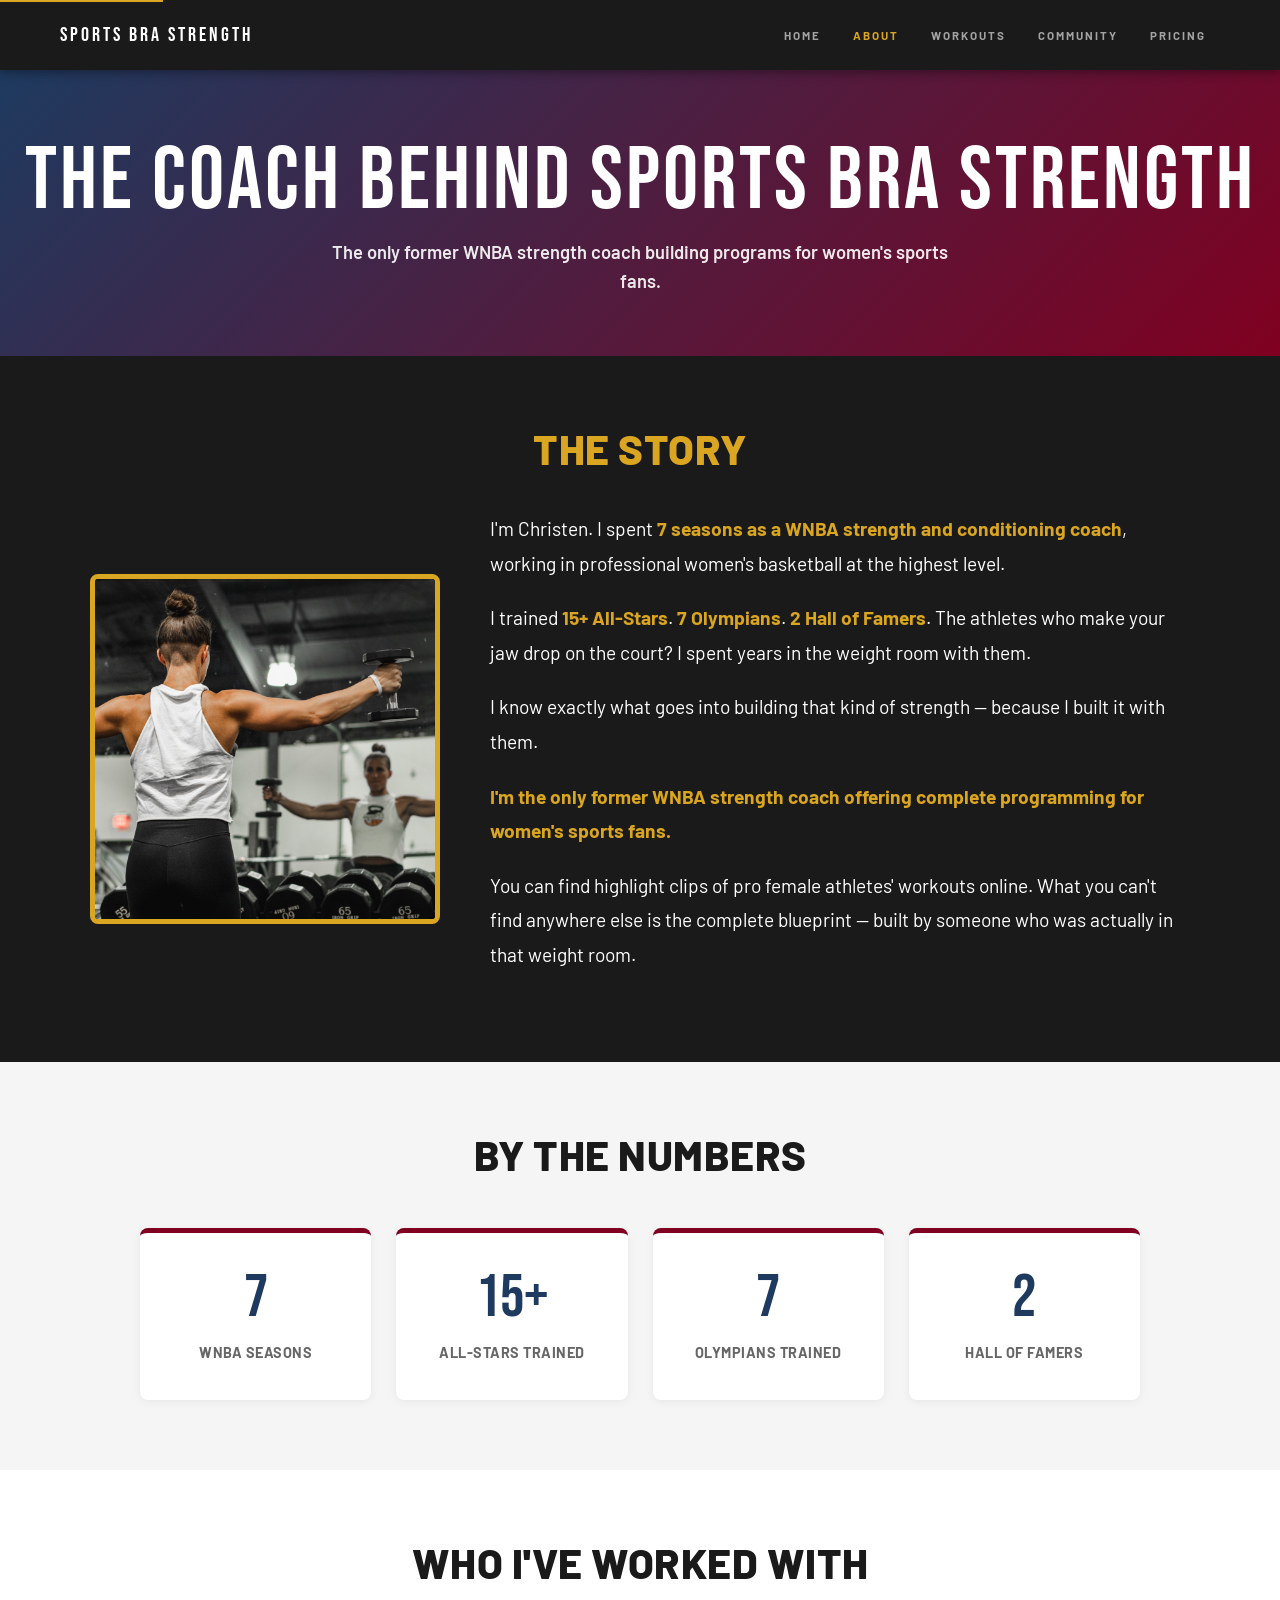
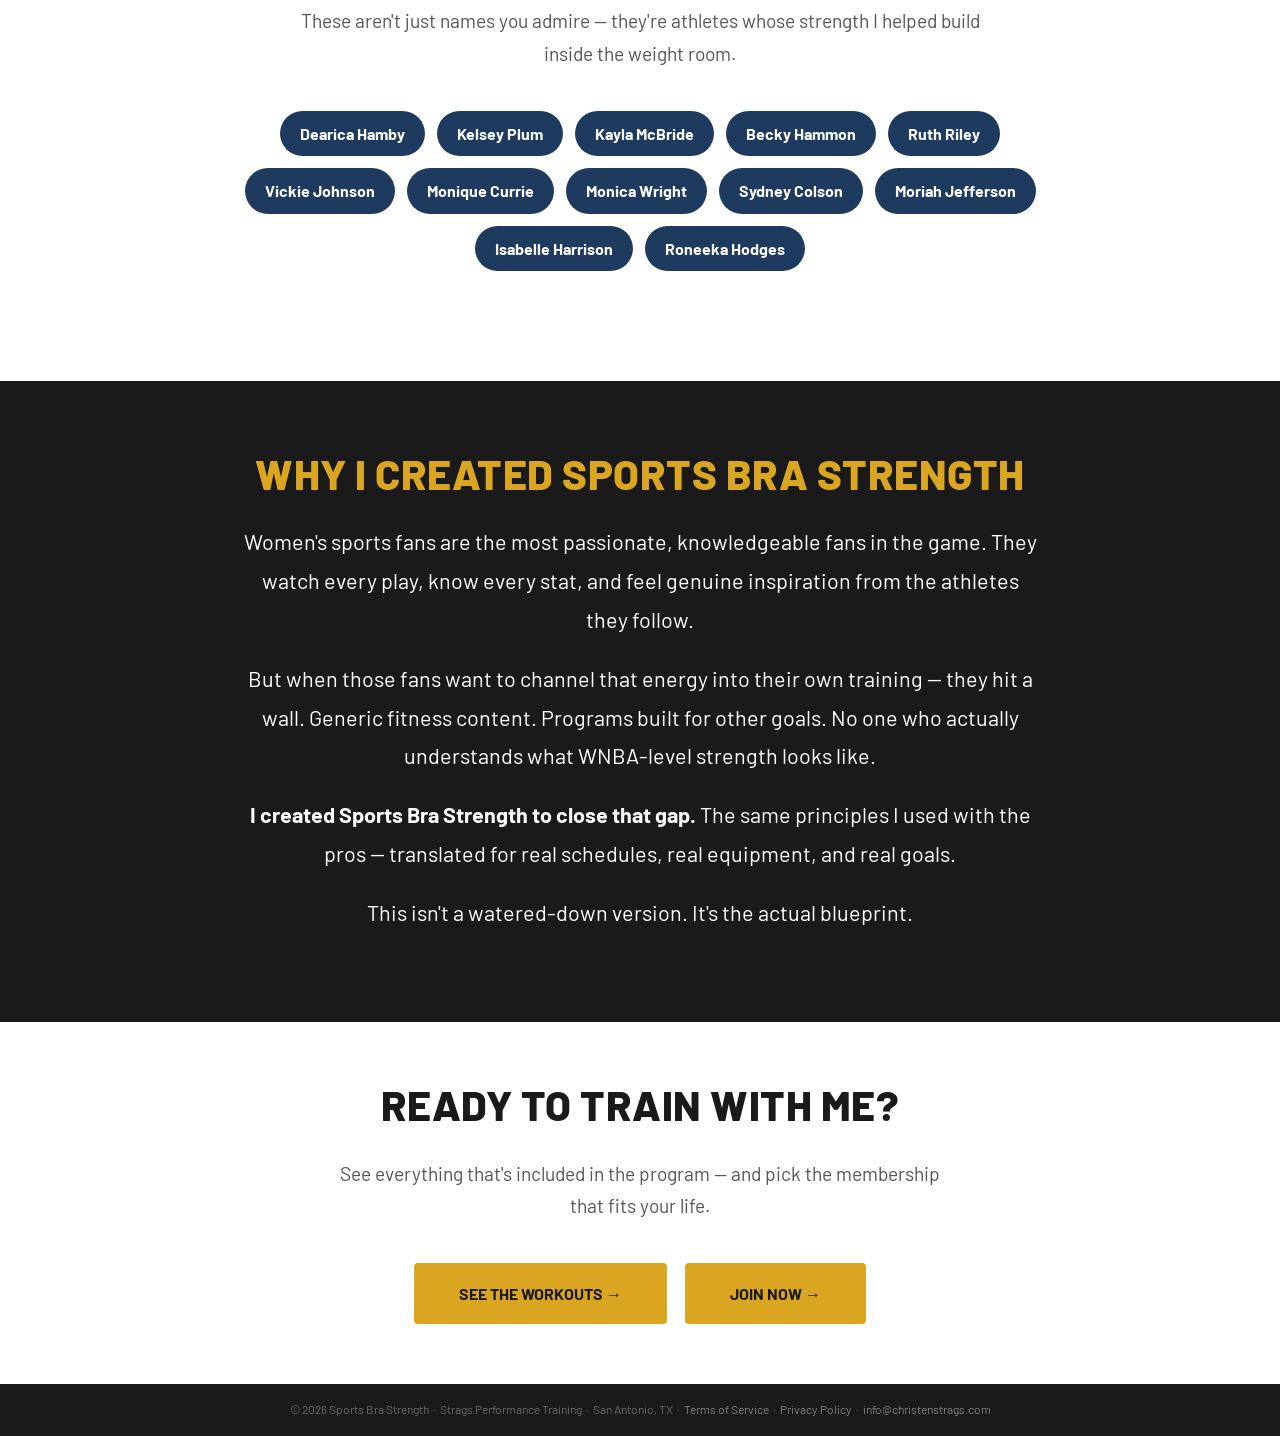
==== about.html @ 5e7be9d7 "Fix accessibility issues across site - Add aria-label to testimonials section (index.html) - Add ari" ====
<!DOCTYPE html>
<html lang="en">

<head>
<meta charset="UTF-8">
<meta name="viewport" content="width=device-width, initial-scale=1.0">

<!-- Primary Meta Tags -->
<title>About Christen Strags | Sports Bra Strength</title>
<meta name="title" content="About Christen Strags | Sports Bra Strength">
<meta name="description" content="Former WNBA strength coach Christen Strags trained 15+ All-Stars, 7 Olympians, and 2 Hall of Famers. Now she's built a strength program specifically for women's sports fans.">
<meta name="keywords" content="Christen Strags, WNBA strength coach, former WNBA coach, women's sports strength training, Sports Bra Strength founder, WNBA trainer">
<meta name="author" content="Christen Strags">

<!-- Open Graph -->
<meta property="og:type" content="website">
<meta property="og:url" content="https://www.sportsbrastrength.com/about.html">
<meta property="og:title" content="About Christen Strags | Sports Bra Strength">
<meta property="og:description" content="Former WNBA strength coach. 7 seasons. 15+ All-Stars. 7 Olympians. 2 Hall of Famers. Now building strength in women's sports fans.">
<meta property="og:image" content="https://www.sportsbrastrength.com/Sports%20Bra%20Strength%20Logo.png">
<meta property="og:image:width" content="1200">
<meta property="og:image:height" content="630">

<!-- Twitter -->
<meta name="twitter:card" content="summary_large_image">
<meta name="twitter:title" content="About Christen Strags | Sports Bra Strength">
<meta name="twitter:description" content="7 seasons as a WNBA strength coach. Now bringing that expertise to women's sports fans.">
<meta name="twitter:image" content="https://www.sportsbrastrength.com/Sports%20Bra%20Strength%20Logo.png">

<!-- Canonical -->
<link rel="canonical" href="https://www.sportsbrastrength.com/about.html">
<meta name="robots" content="index, follow">

<!-- Preconnect for performance -->
<link rel="preconnect" href="https://www.googletagmanager.com">
<link rel="preconnect" href="https://www.google-analytics.com">

<!-- Shared stylesheet -->
<link rel="stylesheet" href="style.css">

<!-- Google Analytics -->
<script async src="https://www.googletagmanager.com/gtag/js?id=G-JP5S0KCR9F"></script>
<script>
  window.dataLayer = window.dataLayer || [];
  function gtag(){dataLayer.push(arguments);}
  gtag('js', new Date());
  gtag('config', 'G-JP5S0KCR9F');
</script>

<!-- Structured Data -->
<script type="application/ld+json">
{
  "@context": "https://schema.org",
  "@type": "Person",
  "name": "Christen Strags",
  "jobTitle": "Former WNBA Strength and Conditioning Coach",
  "description": "Christen Strags spent 7 seasons as a WNBA strength and conditioning coach, training 15+ All-Stars, 7 Olympians, and 2 Hall of Famers. She founded Sports Bra Strength to bring professional-level programming to women's sports fans.",
  "url": "https://www.sportsbrastrength.com/about.html",
  "email": "info@christenstrags.com",
  "worksFor": {
    "@type": "Organization",
    "name": "Sports Bra Strength",
    "url": "https://www.sportsbrastrength.com"
  }
}
</script>
</head>

<body>

<a href="#main-content" class="skip-link">Skip to main content</a>

<!-- NAVIGATION -->
<nav class="site-nav" role="navigation" aria-label="Main navigation">
  <div class="nav-container">
    <a href="index.html" class="nav-logo-text">Sports Bra Strength</a>
    <button class="nav-toggle" aria-expanded="false" aria-controls="nav-menu" aria-label="Toggle navigation menu">
      <span></span>
      <span></span>
      <span></span>
    </button>
    <ul class="nav-links" id="nav-menu" role="list">
      <li><a href="index.html">Home</a></li>
      <li><a href="about.html" class="active" aria-current="page">About</a></li>
      <li><a href="workouts.html">Workouts</a></li>
      <li><a href="community.html">Community</a></li>
      <li><a href="pricing.html">Pricing</a></li>
    </ul>
  </div>
</nav>

<!-- PAGE HEADER -->
<header class="page-header" role="banner">
  <h1>The Coach Behind Sports Bra Strength</h1>
  <p>The only former WNBA strength coach building programs for women's sports fans.</p>
</header>

<!-- MAIN CONTENT -->
<main id="main-content">

<!-- FULL STORY / CREDIBILITY -->
<section class="credibility" aria-labelledby="story-heading">
  <h2 id="story-heading">The Story</h2>
  <div class="credibility-content">
    <div>
      <img
        src="arms.png"
        alt="Christen Strags coaching in the weight room"
        class="credibility-image"
        loading="lazy">
    </div>
    <div>
      <p class="credibility-text">I'm Christen. I spent <strong>7 seasons as a WNBA strength and conditioning coach</strong>, working in professional women's basketball at the highest level.</p>
      <p class="credibility-text">I trained <strong>15+ All-Stars</strong>. <strong>7 Olympians</strong>. <strong>2 Hall of Famers</strong>. The athletes who make your jaw drop on the court? I spent years in the weight room with them.</p>
      <p class="credibility-text">I know exactly what goes into building that kind of strength — because I built it with them.</p>
      <p class="credibility-text"><strong>I'm the only former WNBA strength coach offering complete programming for women's sports fans.</strong></p>
      <p class="credibility-text">You can find highlight clips of pro female athletes' workouts online. What you can't find anywhere else is the complete blueprint — built by someone who was actually in that weight room.</p>
    </div>
  </div>
</section>

<!-- CAREER HIGHLIGHTS -->
<section class="career-highlights" aria-labelledby="highlights-heading">
  <h2 id="highlights-heading">By The Numbers</h2>
  <div class="highlights-grid">
    <div class="highlight-stat">
      <span class="stat-number">7</span>
      <span class="stat-label">WNBA Seasons</span>
    </div>
    <div class="highlight-stat">
      <span class="stat-number">15+</span>
      <span class="stat-label">All-Stars Trained</span>
    </div>
    <div class="highlight-stat">
      <span class="stat-number">7</span>
      <span class="stat-label">Olympians Trained</span>
    </div>
    <div class="highlight-stat">
      <span class="stat-number">2</span>
      <span class="stat-label">Hall of Famers</span>
    </div>
  </div>
</section>

<!-- ATHLETES NAMED -->
<section class="athletes-section" aria-labelledby="athletes-heading">
  <h2 id="athletes-heading">Who I've Worked With</h2>
  <p class="lead">These aren't just names you admire — they're athletes whose strength I helped build inside the weight room.</p>
  <div class="athletes-list" role="list">
    <span class="athlete-tag" role="listitem">Dearica Hamby</span>
    <span class="athlete-tag" role="listitem">Kelsey Plum</span>
    <span class="athlete-tag" role="listitem">Kayla McBride</span>
    <span class="athlete-tag" role="listitem">Becky Hammon</span>
    <span class="athlete-tag" role="listitem">Ruth Riley</span>
    <span class="athlete-tag" role="listitem">Vickie Johnson</span>
    <span class="athlete-tag" role="listitem">Monique Currie</span>
    <span class="athlete-tag" role="listitem">Monica Wright</span>
    <span class="athlete-tag" role="listitem">Sydney Colson</span>
    <span class="athlete-tag" role="listitem">Moriah Jefferson</span>
    <span class="athlete-tag" role="listitem">Isabelle Harrison</span>
    <span class="athlete-tag" role="listitem">Roneeka Hodges</span>
  </div>
</section>

<!-- WHY SHE BUILT THIS -->
<section class="mission-section" aria-labelledby="mission-heading">
  <h2 id="mission-heading">Why I Created Sports Bra Strength</h2>
  <p class="mission-text">Women's sports fans are the most passionate, knowledgeable fans in the game. They watch every play, know every stat, and feel genuine inspiration from the athletes they follow.</p>
  <p class="mission-text">But when those fans want to channel that energy into their own training — they hit a wall. Generic fitness content. Programs built for other goals. No one who actually understands what WNBA-level strength looks like.</p>
  <p class="mission-text"><strong>I created Sports Bra Strength to close that gap.</strong> The same principles I used with the pros — translated for real schedules, real equipment, and real goals.</p>
  <p class="mission-text">This isn't a watered-down version. It's the actual blueprint.</p>
</section>

<!-- CTA -->
<section style="background:#fff; padding:60px 20px; text-align:center;" aria-label="Ready to train">
  <h2 style="color:#1a1a1a;">Ready to Train With Me?</h2>
  <p style="font-size:1.2rem; max-width:600px; margin:0 auto 30px; color:#555; line-height:1.7;">
    See everything that's included in the program — and pick the membership that fits your life.
  </p>
  <a href="workouts.html" class="cta-button" style="margin-right:15px;" aria-label="See the workouts">See the Workouts →</a>
  <a href="pricing.html" class="cta-button" aria-label="View pricing and join Sports Bra Strength">Join Now →</a>
</section>

</main>

<script>
document.addEventListener('DOMContentLoaded', function() {
  const toggle = document.querySelector('.nav-toggle');
  const menu = document.getElementById('nav-menu');
  if (toggle && menu) {
    toggle.addEventListener('click', function() {
      const expanded = toggle.getAttribute('aria-expanded') === 'true';
      toggle.setAttribute('aria-expanded', String(!expanded));
      menu.classList.toggle('open');
    });
  }
});
</script>

<div style="background:#1a1a1a;text-align:center;padding:16px 48px;font-size:12px;color:rgba(255,255,255,0.35);">
  <p>© 2026 Sports Bra Strength &nbsp;·&nbsp; Strags Performance Training &nbsp;·&nbsp; San Antonio, TX &nbsp;·&nbsp; <a href="terms.html" style="color:rgba(255,255,255,0.45);text-decoration:none;">Terms of Service</a> &nbsp;·&nbsp; <a href="privacy.html" style="color:rgba(255,255,255,0.45);text-decoration:none;">Privacy Policy</a> &nbsp;·&nbsp; <a href="mailto:info@christenstrags.com" style="color:rgba(255,255,255,0.45);text-decoration:none;">info@christenstrags.com</a></p>
</div>

</body>
</html>
---- style.css ----
/* =============================================
   SPORTS BRA STRENGTH — Shared Stylesheet
   ============================================= */

@import url('https://fonts.googleapis.com/css2?family=Bebas+Neue&family=Barlow:ital,wght@0,400;0,600;0,700;0,800;0,900;1,400;1,700&display=swap');

/* Base Reset */
* { margin: 0; padding: 0; box-sizing: border-box; }
body {
  font-family: 'Barlow', sans-serif;
  line-height: 1.6;
  color: #1a1a1a;
  background: #fff;
}
a { text-decoration: none; }

/* Skip Link */
.skip-link {
  position: absolute;
  top: -40px;
  left: 0;
  background: #DAA520;
  color: #1a1a1a;
  padding: 8px;
  font-weight: 700;
  z-index: 200;
}
.skip-link:focus { top: 0; }

/* Focus Styles */
a:focus-visible, button:focus-visible, .faq-question:focus-visible, .buy-button:focus-visible {
  outline: 3px solid #DAA520;
  outline-offset: 3px;
  box-shadow: 0 0 0 6px rgba(0, 0, 0, 0.25);
}
/* Fallback for browsers that don't support :focus-visible */
a:focus, button:focus, .faq-question:focus, .buy-button:focus {
  outline: 3px solid #DAA520;
  outline-offset: 3px;
}

/* Screen reader only */
.sr-only {
  position: absolute;
  width: 1px;
  height: 1px;
  padding: 0;
  margin: -1px;
  overflow: hidden;
  clip: rect(0,0,0,0);
  white-space: nowrap;
  border-width: 0;
}

/* =============================================
   NAVIGATION
   ============================================= */
.site-nav {
  background: #1a1a1a;
  position: sticky;
  top: 0;
  z-index: 100;
  box-shadow: 0 2px 10px rgba(0,0,0,0.4);
}
.nav-container {
  display: flex;
  align-items: center;
  justify-content: space-between;
  max-width: 1200px;
  margin: 0 auto;
  padding: 0 20px;
  height: 70px;
}
.nav-logo-text {
  font-family: 'Bebas Neue', sans-serif;
  font-size: 20px;
  color: #fff;
  letter-spacing: 3px;
  text-decoration: none;
  flex-shrink: 0;
}
.nav-logo-text:hover { color: #DAA520; }
.nav-logo {
  display: flex;
  align-items: center;
  flex-shrink: 0;
}
.nav-logo-img {
  height: 50px;
  width: auto;
}
.nav-links {
  display: flex;
  list-style: none;
  gap: 4px;
  align-items: center;
}
.nav-links li a {
  color: rgba(255,255,255,0.6);
  font-weight: 700;
  padding: 8px 14px;
  border-radius: 4px;
  transition: color 0.2s;
  font-size: 0.72rem;
  letter-spacing: 2px;
  text-transform: uppercase;
  display: block;
}
.nav-links li a:hover,
.nav-links li a.active {
  color: #DAA520;
}
.nav-links li a.nav-cta {
  background: #DAA520;
  color: #1a1a1a;
  font-weight: 700;
  padding: 10px 20px;
}
.nav-links li a.nav-cta:hover {
  background: #800020;
  color: #fff;
}

/* Always-visible Join Now button in nav */
.nav-join-btn {
  background: #DAA520;
  color: #1a1a1a;
  font-weight: 700;
  font-size: 0.85rem;
  padding: 8px 16px;
  border-radius: 4px;
  white-space: nowrap;
  flex-shrink: 0;
  transition: all 0.2s;
}
.nav-join-btn:hover {
  background: #fff;
  color: #1e3a5f;
}

/* Hamburger toggle */
.nav-toggle {
  display: none;
  flex-direction: column;
  justify-content: center;
  gap: 5px;
  background: none;
  border: none;
  cursor: pointer;
  padding: 8px;
}
.nav-toggle span {
  display: block;
  width: 24px;
  height: 2px;
  background: #fff;
  border-radius: 2px;
  transition: all 0.3s;
}

/* =============================================
   VIDEO CONTAINER
   ============================================= */
.hero-image {
  display: block;
  max-width: 700px;
  width: 100%;
  height: auto;
  margin: 0 auto 40px;
  border-radius: 8px;
  object-fit: cover;
}

.hero-stats {
  display: flex;
  justify-content: center;
  align-items: center;
  gap: 16px;
  font-size: 1.15rem;
  font-weight: 700;
  color: #DAA520;
  text-transform: uppercase;
  letter-spacing: 0.5px;
  margin-bottom: 30px;
}
.hero-stats-divider {
  color: rgba(255,255,255,0.4);
  font-weight: 300;
}

/* =============================================
   HERO (Home page)
   ============================================= */
.hero {
  background: linear-gradient(135deg, #1e3a5f 0%, #800020 100%);
  color: white;
  text-align: center;
  padding: 80px 20px 60px;
}
.hero-title {
  font-family: 'Bebas Neue', sans-serif;
  font-size: clamp(2.6rem, 6vw, 5rem);
  font-weight: 400;
  margin-bottom: 20px;
  line-height: 0.95;
  letter-spacing: 3px;
}
.hero-subtitle {
  font-size: 1.25rem;
  margin-bottom: 30px;
  line-height: 1.6;
  font-weight: 600;
  max-width: 800px;
  margin-left: auto;
  margin-right: auto;
}
.cta-button {
  display: inline-block;
  background: #DAA520;
  color: #1a1a1a;
  padding: 18px 45px;
  font-weight: 700;
  border-radius: 4px;
  text-transform: uppercase;
  transition: all 0.3s;
  font-size: 1rem;
  margin-top: 10px;
}
.cta-button:hover {
  background: #fff;
  color: #1e3a5f;
  transform: scale(1.05);
}
.hero-trust {
  font-size: 0.95rem;
  color: rgba(255,255,255,0.75);
  margin-top: 14px;
  letter-spacing: 0.3px;
}
.hero-members {
  font-size: 1rem;
  color: #DAA520;
  font-weight: 700;
  letter-spacing: 0.5px;
  text-transform: uppercase;
  margin-bottom: 30px;
}

/* =============================================
   PROOF SECTION
   ============================================= */
.proof-section {
  background: #1a1a1a;
  color: white;
  padding: 70px 20px;
  text-align: center;
}
.proof-section h2 { color: #DAA520; margin-bottom: 20px; }
.proof-lead {
  font-size: 1.1rem;
  color: #aaa;
  margin-bottom: 20px;
  text-transform: uppercase;
  letter-spacing: 1px;
}
.proof-quote {
  font-size: 1.3rem;
  font-style: italic;
  line-height: 1.8;
  color: #ddd;
  max-width: 820px;
  margin: 0 auto 30px;
  border-left: 4px solid #DAA520;
  padding-left: 25px;
  text-align: left;
}
.proof-section--light {
  background: #fff;
  color: #1a1a1a;
}
.proof-section--light h2 { color: #1a1a1a; }
.proof-section--light .proof-lead { color: #555; }
.proof-section--light .stat-card { background: #f5f5f5; }
.proof-section--light .stat-card .stat-lift { color: #666; }
.proof-quote--dark {
  color: #333;
  border-left-color: #800020;
}
.guarantee-callout {
  margin-top: 10px;
}
.guarantee-callout .text-link {
  color: #DAA520;
}

/* =============================================
   TEST / RETEST SECTION
   ============================================= */
.test-retest-section {
  background: #1a1a1a;
  padding: 70px 20px;
  color: white;
}
.test-retest-section h2 { color: #DAA520; margin-bottom: 30px; }
.test-retest-section .methodology-text { color: #ddd; }
.test-retest-content {
  max-width: 900px;
  margin: 0 auto;
}
.methodology-text {
  font-size: 1.25rem;
  line-height: 1.8;
  color: #333;
  max-width: 800px;
  margin: 0 auto 20px;
  text-align: center;
}
.methodology-steps {
  display: grid;
  grid-template-columns: repeat(auto-fit, minmax(240px, 1fr));
  gap: 30px;
  margin-top: 50px;
}
.methodology-step {
  display: flex;
  gap: 20px;
  align-items: flex-start;
  background: white;
  padding: 25px;
  border-radius: 8px;
  box-shadow: 0 2px 10px rgba(0,0,0,0.06);
}
.step-number {
  font-size: 2.5rem;
  font-weight: 900;
  color: #800020;
  line-height: 1;
  flex-shrink: 0;
}
.methodology-step strong {
  display: block;
  font-size: 1.1rem;
  color: #1a1a1a;
  margin-bottom: 8px;
}
.methodology-step p {
  font-size: 1rem;
  color: #555;
  line-height: 1.6;
  margin: 0;
}

/* =============================================
   GUARANTEE SECTION
   ============================================= */
.guarantee-section {
  background: #1a1a1a;
  color: white;
  padding: 70px 20px;
  text-align: center;
}
.guarantee-section h2 { color: white; margin-bottom: 30px; }
.guarantee-box {
  background: rgba(255,255,255,0.12);
  border: 2px solid rgba(255,255,255,0.3);
  border-radius: 8px;
  padding: 40px;
  max-width: 700px;
  margin: 0 auto;
}
.guarantee-box p {
  font-size: 1.35rem;
  line-height: 1.8;
  margin-bottom: 15px;
}
.guarantee-box p:last-child { margin-bottom: 0; }

/* =============================================
   APP SCREENSHOTS
   ============================================= */
.app-screenshots-section {
  background: #800020;
  padding: 70px 20px;
  color: white;
}
.app-screenshots-section h2 { color: white; margin-bottom: 15px; }
.app-screenshots-section .subtitle {
  text-align: center;
  color: #ccc;
  font-size: 1.1rem;
  max-width: 600px;
  margin: 0 auto 40px;
}
.screenshots-grid {
  display: grid;
  grid-template-columns: repeat(auto-fit, minmax(260px, 1fr));
  gap: 20px;
  max-width: 1200px;
  margin: 0 auto;
}
.screenshot-card {
  background: #2a2a2a;
  border-radius: 8px;
  overflow: hidden;
  margin: 0;
}
.screenshot-card img {
  width: 100%;
  height: auto;
  display: block;
}

/* =============================================
   EMAIL CAPTURE
   ============================================= */
.email-capture-section {
  background: #f5f5f5;
  padding: 70px 20px;
  text-align: center;
}
.email-capture-section h2 { color: #1a1a1a; margin-bottom: 15px; }
.email-capture-section p {
  font-size: 1.15rem;
  color: #555;
  max-width: 500px;
  margin: 0 auto 30px;
  line-height: 1.7;
}
.email-capture-form {
  display: flex;
  gap: 10px;
  max-width: 500px;
  margin: 0 auto;
  flex-wrap: wrap;
  justify-content: center;
}
.email-capture-form input[type="email"] {
  flex: 1;
  min-width: 240px;
  padding: 14px 18px;
  font-size: 1rem;
  border: 2px solid #ddd;
  border-radius: 4px;
  outline: none;
}
.email-capture-form input[type="email"]:focus {
  border-color: #DAA520;
}
.email-capture-form button {
  background: #DAA520;
  color: #1a1a1a;
  font-weight: 700;
  font-size: 1rem;
  padding: 14px 24px;
  border: none;
  border-radius: 4px;
  cursor: pointer;
  transition: all 0.2s;
  white-space: nowrap;
}
.email-capture-form button:hover {
  background: #800020;
  color: white;
}
.email-capture-form button:focus {
  outline: 3px solid #DAA520;
  outline-offset: 2px;
}

/* =============================================
   COMMUNITY POSTS SECTION (sneakers + sports talk)
   ============================================= */
.community-posts-section {
  background: #800020;
  padding: 70px 20px 120px;
  text-align: center;
}
.community-posts-section h2 { color: white; margin-bottom: 10px; }
.community-posts-section .subtitle { color: rgba(255,255,255,0.85); }
.chat-mosaic {
  columns: 4;
  column-gap: 12px;
  max-width: 1350px;
  margin: 40px auto 0;
  padding: 0 20px;
}
.chat-mosaic figure {
  break-inside: avoid;
  margin: 0 0 10px 0;
  border-radius: 8px;
  overflow: hidden;
  background: #f5f5f5;
  border: 2px solid rgba(255,255,255,0.25);
}
.chat-mosaic figure img {
  width: 100%;
  height: auto;
  display: block;
}

/* =============================================
   PAGE HEADER (inner pages)
   ============================================= */
.page-header {
  background: linear-gradient(135deg, #1e3a5f 0%, #800020 100%);
  color: white;
  text-align: center;
  padding: 70px 20px 60px;
}
.page-header h1 {
  font-family: 'Bebas Neue', sans-serif;
  font-size: clamp(3rem, 8vw, 5.5rem);
  font-weight: 400;
  margin-bottom: 14px;
  line-height: 0.95;
  letter-spacing: 3px;
}
.page-header p {
  font-size: 1.15rem;
  font-weight: 600;
  opacity: 0.9;
  max-width: 620px;
  margin: 0 auto;
  line-height: 1.6;
}

/* =============================================
   SHARED SECTION STYLES
   ============================================= */
.section { padding: 60px 20px; max-width: 1200px; margin: 0 auto; }
h2 {
  font-family: 'Barlow', sans-serif;
  font-size: clamp(1.8rem, 3.5vw, 2.6rem);
  margin-bottom: 30px;
  font-weight: 800;
  text-transform: uppercase;
  letter-spacing: 0.5px;
  line-height: 1.1;
  text-align: center;
}
.section-dark { background: #1a1a1a; color: white; }
.section-dark h2 { color: #DAA520; }
.section-accent { background: #f5f5f5; }

/* =============================================
   MINI CREDIBILITY (Home page)
   ============================================= */
.mini-credibility {
  background: #1a1a1a;
  color: white;
  padding: 70px 20px;
  text-align: center;
}
.mini-credibility h2 { color: #DAA520; margin-bottom: 40px; }
.mini-cred-content {
  display: grid;
  grid-template-columns: auto 1fr;
  gap: 50px;
  max-width: 950px;
  margin: 0 auto;
  align-items: center;
  text-align: left;
}
.mini-cred-photo {
  width: 200px;
  height: 200px;
  object-fit: cover;
  border-radius: 50%;
  border: 4px solid #DAA520;
  flex-shrink: 0;
}
.mini-cred-text p {
  font-size: 1.2rem;
  line-height: 1.8;
  margin-bottom: 16px;
  color: #ccc;
}
.mini-cred-text strong { color: #DAA520; }
.mini-credibility .text-link { color: #DAA520; }

/* =============================================
   COMMUNITY TEASER (Home page)
   ============================================= */
.community-teaser {
  background: white;
  color: #1a1a1a;
  padding: 70px 20px;
  text-align: center;
}
.community-teaser h2 { color: white; margin-bottom: 15px; }
.community-teaser p {
  font-size: 1.15rem;
  color: rgba(255,255,255,0.85);
  max-width: 620px;
  margin: 0 auto 35px;
  line-height: 1.7;
}

.text-link {
  color: #800020;
  font-weight: 700;
  text-decoration: underline;
  transition: color 0.2s;
}
.text-link:hover { color: #1a1a1a; }

/* =============================================
   PROBLEM SECTION
   ============================================= */
.problem-section {
  padding: 70px 20px;
  background: #1a1a1a;
  color: white;
  text-align: center;
}
.problem-section h2 {
  font-size: 2.3rem;
  margin-bottom: 25px;
  font-weight: 800;
  color: white;
}
.problem-section p {
  font-size: 1.25rem;
  line-height: 1.8;
  max-width: 850px;
  margin: 0 auto 20px;
  color: #ddd;
}
.problem-section .big {
  font-size: 1.5rem;
  font-weight: 700;
  color: #DAA520;
  margin: 30px auto;
}

/* =============================================
   FULL CREDIBILITY / ABOUT SECTION
   ============================================= */
.credibility {
  background: #1a1a1a;
  color: white;
  padding: 70px 20px;
  text-align: center;
}
.credibility h2 { color: #DAA520; margin-bottom: 40px; }
.credibility-content {
  display: grid;
  grid-template-columns: 1fr 2fr;
  gap: 50px;
  max-width: 1100px;
  margin: 0 auto;
  align-items: center;
  text-align: left;
}
.credibility-image {
  width: 100%;
  border-radius: 8px;
  border: 5px solid #DAA520;
}
.credibility-text {
  font-size: 1.2rem;
  line-height: 1.8;
  margin-bottom: 20px;
}
.credibility-text strong { color: #DAA520; font-weight: 700; }

/* =============================================
   CAREER HIGHLIGHT STATS (About page)
   ============================================= */
.career-highlights {
  background: #f5f5f5;
  padding: 70px 20px;
}
.career-highlights h2 { color: #1a1a1a; margin-bottom: 50px; }
.highlights-grid {
  display: grid;
  grid-template-columns: repeat(auto-fit, minmax(180px, 1fr));
  gap: 25px;
  max-width: 1000px;
  margin: 0 auto;
}
.highlight-stat {
  background: white;
  padding: 35px 20px;
  text-align: center;
  border-radius: 8px;
  border-top: 5px solid #800020;
  box-shadow: 0 2px 10px rgba(0,0,0,0.06);
}
.highlight-stat .stat-number {
  font-family: 'Bebas Neue', sans-serif;
  font-size: 3.8rem;
  font-weight: 400;
  color: #1e3a5f;
  display: block;
  line-height: 1;
  margin-bottom: 10px;
}
.highlight-stat .stat-label {
  font-size: 0.9rem;
  color: #666;
  font-weight: 700;
  text-transform: uppercase;
  letter-spacing: 0.5px;
}

/* Athletes named section */
.athletes-section {
  background: #fff;
  padding: 70px 20px;
  text-align: center;
}
.athletes-section h2 { color: #1a1a1a; margin-bottom: 20px; }
.athletes-section .lead {
  font-size: 1.2rem;
  color: #555;
  max-width: 700px;
  margin: 0 auto 40px;
  line-height: 1.7;
}
.athletes-list {
  display: flex;
  flex-wrap: wrap;
  justify-content: center;
  gap: 12px;
  max-width: 800px;
  margin: 0 auto 40px;
}
.athlete-tag {
  background: #1e3a5f;
  color: white;
  padding: 10px 20px;
  border-radius: 50px;
  font-weight: 700;
  font-size: 1rem;
}

/* Mission statement */
.mission-section {
  background: #1a1a1a;
  color: white;
  padding: 70px 20px;
  text-align: center;
}
.mission-section h2 { color: #DAA520; margin-bottom: 25px; }
.mission-text {
  font-size: 1.35rem;
  line-height: 1.8;
  max-width: 800px;
  margin: 0 auto 20px;
}

/* =============================================
   WHAT YOU GET / FEATURE CARDS (Program page)
   ============================================= */
.what-you-get-section {
  background: #fff;
  padding: 60px 20px;
}
.what-you-get-grid {
  display: grid;
  grid-template-columns: repeat(auto-fit, minmax(300px, 1fr));
  gap: 30px;
  max-width: 1100px;
  margin: 0 auto;
}
.feature-card {
  background: #f9f9f9;
  padding: 30px;
  border-radius: 8px;
  border-left: 5px solid #800020;
  transition: all 0.3s;
}
.feature-card:hover {
  transform: translateY(-3px);
  box-shadow: 0 8px 25px rgba(0,0,0,0.1);
}
.feature-card h3 {
  font-family: 'Bebas Neue', sans-serif;
  color: #800020;
  font-size: 1.6rem;
  margin-bottom: 10px;
  font-weight: 400;
  letter-spacing: 1.5px;
}
.feature-card p {
  color: #333;
  font-size: 1.1rem;
  line-height: 1.6;
}

/* =============================================
   INSIDE SBS
   ============================================= */
.inside-sbs { background: #1a1a1a; padding: 60px 20px; color: white; }
.inside-sbs h2 { color: #DAA520; margin-bottom: 15px; }
.inside-sbs .subtitle {
  text-align: center;
  font-size: 1.15rem;
  color: #ccc;
  max-width: 700px;
  margin: 0 auto 30px;
}
.activity-grid {
  display: grid;
  grid-template-columns: repeat(auto-fit, minmax(300px, 1fr));
  gap: 30px;
  max-width: 1200px;
  margin: 0 auto;
}
.activity-card {
  background: #2a2a2a;
  border-radius: 8px;
  overflow: hidden;
  box-shadow: 0 4px 15px rgba(0,0,0,0.3);
  transition: all 0.3s;
}
.activity-card:hover {
  transform: translateY(-3px);
  box-shadow: 0 6px 25px rgba(0,0,0,0.4);
}
.activity-card img { width: 100%; height: auto; display: block; }

/* =============================================
   NEXT STEPS
   ============================================= */
.next-steps { background: #fff; padding: 60px 20px; }
.next-steps h2 { margin-bottom: 30px; color: #1a1a1a; }
.next-steps-list {
  max-width: 800px;
  margin: 0 auto;
  font-size: 1.15rem;
  line-height: 2;
}
.next-steps-list p {
  margin-bottom: 15px;
  padding-left: 30px;
  position: relative;
}
.next-steps-list p:before {
  content: "→";
  position: absolute;
  left: 0;
  color: #800020;
  font-weight: bold;
  font-size: 1.3rem;
}

/* =============================================
   PRICING
   ============================================= */
.pricing-section { background: #f5f5f5; padding: 60px 20px; }
.pricing-grid {
  display: grid;
  grid-template-columns: repeat(auto-fit, minmax(280px, 1fr));
  gap: 30px;
  margin-top: 40px;
  max-width: 1100px;
  margin-left: auto;
  margin-right: auto;
}
.pricing-card {
  background: white;
  border: 3px solid #1e3a5f;
  padding: 40px;
  text-align: center;
  transition: all 0.3s;
  border-radius: 8px;
}
.pricing-card:hover {
  transform: translateY(-5px);
  box-shadow: 0 10px 30px rgba(0,0,0,0.15);
}
.pricing-card.featured {
  border-color: #DAA520;
  border-width: 4px;
}
.pricing-badge {
  background: #DAA520;
  color: #1a1a1a;
  padding: 10px;
  margin: -40px -40px 20px;
  font-weight: 700;
  text-transform: uppercase;
  letter-spacing: 1px;
  font-size: 0.9rem;
}
.pricing-card h3 {
  font-family: 'Bebas Neue', sans-serif;
  font-size: 2.2rem;
  margin-bottom: 15px;
  color: #800020;
  letter-spacing: 2px;
}
.price {
  font-size: 3rem;
  font-weight: 900;
  color: #1e3a5f;
  margin: 20px 0;
}
.price-period { font-size: 1.2rem; color: #666; }
.pricing-subtext {
  color: #800020;
  font-weight: 700;
  margin: 15px 0;
  font-size: 1.05rem;
}
.features-list {
  list-style: none;
  margin: 30px 0;
  text-align: left;
}
.features-list li {
  padding: 12px 0;
  border-bottom: 1px solid #eee;
  padding-left: 25px;
  position: relative;
}
.features-list li:before {
  content: "✓";
  position: absolute;
  left: 0;
  color: #800020;
  font-weight: bold;
  font-size: 1.2rem;
}
.buy-button {
  display: block;
  margin-top: 30px;
  padding: 15px;
  background: #1e3a5f;
  color: white;
  font-weight: 700;
  border-radius: 4px;
  transition: all 0.3s;
}
.buy-button:hover { background: #DAA520; color: #1a1a1a; }

/* =============================================
   FAQ ACCORDION
   ============================================= */
.faq-section { background: #fff; padding: 60px 20px; }
.faq-container { max-width: 800px; margin: 40px auto; }
.faq-item {
  margin-bottom: 15px;
  border: 2px solid #eee;
  border-radius: 8px;
  overflow: hidden;
}
.faq-question {
  background: #fff;
  padding: 20px 25px;
  cursor: pointer;
  font-size: 1.2rem;
  font-weight: 700;
  color: #800020;
  display: flex;
  justify-content: space-between;
  align-items: center;
  transition: all 0.3s;
  border: none;
  width: 100%;
  text-align: left;
}
.faq-question:hover { background: #f9f9f9; }
.faq-question.active { background: #f5f5f5; }
.faq-icon {
  font-size: 1.5rem;
  font-weight: 700;
  color: #800020;
  transition: transform 0.3s;
  flex-shrink: 0;
  margin-left: 10px;
}
.faq-question.active .faq-icon { transform: rotate(45deg); }
.faq-answer {
  max-height: 0;
  overflow: hidden;
  transition: max-height 0.3s ease, padding 0.3s ease;
  padding: 0 25px;
  background: #fff;
}
.faq-answer.active {
  max-height: 500px;
  padding: 20px 25px;
}
.faq-answer p { font-size: 1.05rem; line-height: 1.7; color: #333; }

/* =============================================
   TESTIMONIALS
   ============================================= */
.testimonial {
  background: #800020;
  color: white;
  padding: 60px 40px;
  border-radius: 8px;
  margin: 60px auto;
  max-width: 1100px;
  text-align: center;
}
.testimonial-text {
  font-size: 1.4rem;
  font-style: italic;
  margin-bottom: 20px;
  line-height: 1.7;
  font-weight: 500;
}
.testimonial-author {
  font-weight: 700;
  font-size: 1.2rem;
  color: #DAA520;
  margin-bottom: 30px;
}
.testimonial-photos {
  display: flex;
  flex-wrap: wrap;
  justify-content: center;
  gap: 20px;
  margin: 30px 0;
}
.testimonial-photos img {
  width: 200px;
  height: auto;
  border-radius: 8px;
}
.testimonials-section { background: #fff; padding: 70px 20px; text-align: center; }
.testimonials-grid {
  display: grid;
  grid-template-columns: repeat(auto-fit, minmax(320px, 1fr));
  gap: 35px;
  margin-top: 40px;
  max-width: 1200px;
  margin-left: auto;
  margin-right: auto;
}
.testimonial-card {
  background: #f9f9f9;
  padding: 30px;
  border-left: 5px solid #800020;
  box-shadow: 0 4px 15px rgba(0,0,0,0.08);
  border-radius: 8px;
}
.testimonial-card p {
  font-size: 1.15rem;
  font-style: italic;
  line-height: 1.7;
  color: #1a1a1a;
  margin-bottom: 15px;
}
.testimonial-card .author {
  font-weight: 700;
  color: #800020;
  font-size: 1.05rem;
  font-style: normal;
}

/* =============================================
   STANDALONE PULL QUOTE
   ============================================= */
.standalone-quote {
  background: #fff;
  padding: 70px 40px;
  text-align: center;
}
.standalone-quote blockquote {
  max-width: 860px;
  margin: 0 auto;
  font-size: 1.45rem;
  font-style: italic;
  line-height: 1.85;
  color: #1a1a1a;
  border: none;
  padding: 0;
}
.standalone-quote blockquote::before {
  content: '\201C';
  display: block;
  font-size: 5rem;
  line-height: 1;
  color: #800020;
  margin-bottom: -10px;
  font-style: normal;
}
.standalone-quote .quote-author {
  margin-top: 28px;
  font-weight: 700;
  color: #800020;
  font-size: 1.05rem;
  font-style: normal;
}

/* =============================================
   MEMBER INTROS SECTION
   ============================================= */
.member-intros-section {
  background: #1a1a1a;
  padding: 70px 20px;
  text-align: center;
  color: white;
}
.member-intros-section h2 { color: #DAA520; margin-bottom: 40px; }
.intros-grid {
  display: grid;
  grid-template-columns: repeat(4, 1fr);
  gap: 16px;
  max-width: 1500px;
  margin: 0 auto;
  padding: 0 20px;
}
.intro-photo-card {
  border-radius: 8px;
  overflow: hidden;
  background: #2a2a2a;
  border: 2px solid rgba(255,255,255,0.15);
}
.intro-photo-card figcaption {
  padding: 10px 12px;
  font-size: 0.8rem;
  font-weight: 700;
  color: #DAA520;
  text-align: center;
  line-height: 1.3;
  text-transform: uppercase;
  letter-spacing: 0.3px;
}
.intro-photo-card img {
  width: 100%;
  display: block;
}

/* =============================================
   MEMBER PHOTOS
   ============================================= */
.whos-training { background: #f5f5f5; padding: 60px 20px; }
.whos-training h2 { margin-bottom: 15px; color: #1a1a1a; }
.whos-training .subtitle {
  text-align: center;
  font-size: 1.15rem;
  color: #666;
  max-width: 700px;
  margin: 0 auto 50px;
}
.members-grid {
  display: grid;
  grid-template-columns: repeat(auto-fit, minmax(280px, 1fr));
  gap: 25px;
  max-width: 1200px;
  margin: 0 auto;
}
.member-card {
  background: white;
  border-radius: 8px;
  overflow: hidden;
  box-shadow: 0 2px 10px rgba(0,0,0,0.08);
  transition: all 0.3s;
}
.member-card:hover {
  transform: translateY(-3px);
  box-shadow: 0 4px 20px rgba(0,0,0,0.12);
}
.member-card img { width: 100%; height: auto; display: block; }

/* =============================================
   FOOTER CTA
   ============================================= */
.footer-cta {
  background: linear-gradient(135deg, #1e3a5f 0%, #800020 100%);
  color: white;
  text-align: center;
  padding: 70px 20px;
}
.footer-cta h2 { font-family: 'Barlow', sans-serif; font-size: clamp(1.8rem, 3.5vw, 2.6rem); letter-spacing: 0.5px; line-height: 1.1; font-weight: 800; margin-bottom: 20px; color: white; }
.footer-cta p { font-size: 1.2rem; margin-bottom: 15px; line-height: 1.6; }
.footer-cta .big {
  font-size: 1.4rem;
  font-weight: 700;
  margin-top: 20px;
  color: #DAA520;
}
.cta-group {
  display: flex;
  gap: 15px;
  justify-content: center;
  flex-wrap: wrap;
  margin-top: 10px;
}

/* =============================================
   STAT CALLOUT CARDS
   ============================================= */
.stat-cards-grid {
  display: grid;
  grid-template-columns: repeat(auto-fit, minmax(220px, 1fr));
  gap: 25px;
  max-width: 900px;
  margin: 30px auto 0;
}
.stat-card {
  background: rgba(255,255,255,0.08);
  border: 2px solid #DAA520;
  border-radius: 8px;
  padding: 30px 20px;
  text-align: center;
}
.stat-card .stat-before {
  font-size: 1.8rem;
  font-weight: 900;
  color: #888;
  display: block;
  line-height: 1;
}
.stat-card .stat-arrow {
  font-size: 1.8rem;
  color: #DAA520;
  display: block;
  margin: 8px 0;
  line-height: 1;
}
.stat-card .stat-after {
  font-size: 2.6rem;
  font-weight: 900;
  color: #DAA520;
  display: block;
  line-height: 1;
  margin-bottom: 14px;
}
.stat-card .stat-lift {
  font-size: 0.9rem;
  color: #ccc;
  text-transform: uppercase;
  letter-spacing: 0.8px;
  font-weight: 600;
}

.stat-card .stat-delta {
  font-size: 0.85rem;
  color: #c9a84c;
  font-style: italic;
  margin-top: 4px;
}

/* =============================================
   DARK TRAINING SPLIT SECTION
   ============================================= */
.training-split-section {
  background: #fff;
  padding: 70px 20px;
  text-align: center;
}
.training-split-section h2 { color: #1a1a1a; margin-bottom: 20px; }
.training-split-section .methodology-text { color: #555; }

.test-retest-section--dark {
  background: #1a1a1a;
}
.test-retest-section--dark h2 { color: #DAA520; }
.test-retest-section--dark .methodology-text { color: #ddd; }

/* =============================================
   WORKOUT HISTORY SECTION (dark bg, image L / text R)
   ============================================= */
.workout-history-section {
  background: #222;
  padding: 70px 20px;
  color: white;
  text-align: center;
}
.workout-history-section h2 { color: #DAA520; margin-bottom: 40px; }
.workout-history-section .credibility-content {
  max-width: 1100px;
  margin: 0 auto;
}
.workout-history-section .credibility-text { color: #ddd; }

/* =============================================
   GRAPH SECTION (different bg, text L / image R)
   ============================================= */
.graph-section {
  background: #f0f4f8;
  padding: 70px 20px;
  color: #1a1a1a;
  text-align: center;
}
.graph-section h2 { color: #1a1a1a; margin-bottom: 40px; }
.graph-section .credibility-content {
  max-width: 1100px;
  margin: 0 auto;
}
.graph-section .credibility-text { color: #333; }
.graph-section .credibility-image { border-color: #800020; }

/* Reversed credibility grid — text (2fr) left, image (1fr) right */
.credibility-content--reversed {
  grid-template-columns: 2fr 1fr;
}

/* =============================================
   MOBILE RESPONSIVE
   ============================================= */
@media (max-width: 768px) {
  /* Nav mobile */
  .nav-container { justify-content: space-between; }
  .nav-toggle { display: flex; }
  .nav-links {
    display: none;
    flex-direction: column;
    position: absolute;
    top: 70px;
    left: 0;
    right: 0;
    background: #1a1a1a;
    padding: 15px 20px 20px;
    gap: 4px;
    border-top: 1px solid #333;
    box-shadow: 0 4px 10px rgba(0,0,0,0.3);
  }
  .nav-links.open { display: flex; }
  .nav-links li a {
    display: block;
    padding: 12px 16px;
    font-size: 1.05rem;
    border-radius: 4px;
  }
  .nav-links li a.nav-cta { margin-top: 8px; text-align: center; }

  /* Hero mobile */
  .hero { padding: 60px 20px 50px; }
  .hero-title { font-size: 2rem; line-height: 1.2; }
  .hero-subtitle { font-size: 1.1rem; }
  .cta-button { font-size: 0.95rem; padding: 16px 35px; }

  /* Page header mobile */
  .page-header { padding: 50px 20px 40px; }
  .page-header h1 { font-size: 2rem; }
  .page-header p { font-size: 1rem; }

  /* Mini credibility mobile */
  .mini-cred-content { grid-template-columns: 1fr; text-align: center; }
  .mini-cred-photo { margin: 0 auto; }

  /* Credibility mobile */
  .credibility-content { grid-template-columns: 1fr; text-align: center; }
  .credibility-text { font-size: 1.1rem; }

  /* Problem mobile */
  .problem-section { padding: 50px 15px; }
  .problem-section h2 { font-size: 1.9rem; }
  .problem-section p { font-size: 1.1rem; }
  .problem-section .big { font-size: 1.25rem; }

  /* Section mobile */
  .section { padding: 40px 15px; }
  h2 { font-size: 1.7rem; }

  /* Testimonial mobile */
  .testimonial { padding: 40px 20px; margin: 40px 20px; }
  .testimonial-text { font-size: 1.15rem; }
  .testimonial-photos { display: grid !important; grid-template-columns: 1fr 1fr !important; gap: 10px !important; }
  .testimonial-photos img { width: 100% !important; height: auto !important; }

  /* Grids mobile */
  .what-you-get-grid { grid-template-columns: 1fr; }
  .members-grid { grid-template-columns: 1fr; }
  .activity-grid { grid-template-columns: 1fr; }
  .pricing-grid { grid-template-columns: 1fr; }
  .testimonials-grid { grid-template-columns: 1fr; }
  .highlights-grid { grid-template-columns: repeat(2, 1fr); }

  /* Footer mobile */
  .footer-cta h2 { font-size: 1.7rem; }
  .footer-cta p { font-size: 1.1rem; }

  /* FAQ mobile */
  .faq-question { font-size: 1.05rem; padding: 15px 20px; }

  /* Nav join button mobile */
  .nav-join-btn { font-size: 0.8rem; padding: 7px 12px; }

  /* Proof section mobile */
  .proof-quote { font-size: 1.1rem; padding-left: 15px; }

  /* Methodology steps mobile */
  .methodology-steps { grid-template-columns: 1fr; }
  .methodology-text { font-size: 1.1rem; }

  /* Guarantee box mobile */
  .guarantee-box { padding: 25px 20px; }
  .guarantee-box p { font-size: 1.15rem; }

  /* Screenshots grid mobile */
  .screenshots-grid { grid-template-columns: 1fr 1fr; }

  /* Email capture mobile */
  .email-capture-form { flex-direction: column; align-items: center; }
  .email-capture-form input[type="email"] { width: 100%; }
  .email-capture-form button { width: 100%; }

  /* Hero members mobile */
  .hero-members { font-size: 0.9rem; }

  /* Stat cards mobile */
  .stat-cards-grid { grid-template-columns: 1fr; }

  /* Workout history / graph mobile — stack to single column */
  .workout-history-section .credibility-content,
  .graph-section .credibility-content,
  .credibility-content--reversed { grid-template-columns: 1fr; }

  /* Community mobile */
  .chat-mosaic { columns: 2; padding: 0 12px; }
  .intros-grid { grid-template-columns: repeat(2, 1fr); }
  .intro-photo-card img { }
  .community-posts-section { padding-bottom: 70px; }
}

/* =============================================
   REDUCED MOTION
   ============================================= */
@media (prefers-reduced-motion: reduce) {
  *, *::before, *::after {
    animation-duration: 0.01ms !important;
    animation-iteration-count: 1 !important;
    transition-duration: 0.01ms !important;
    scroll-behavior: auto !important;
  }
  .cta-button:hover,
  .feature-card:hover,
  .activity-card:hover,
  .pricing-card:hover,
  .member-card:hover {
    transform: none;
  }
  .faq-icon { transition: none; }
  .faq-answer { transition: none; }
}
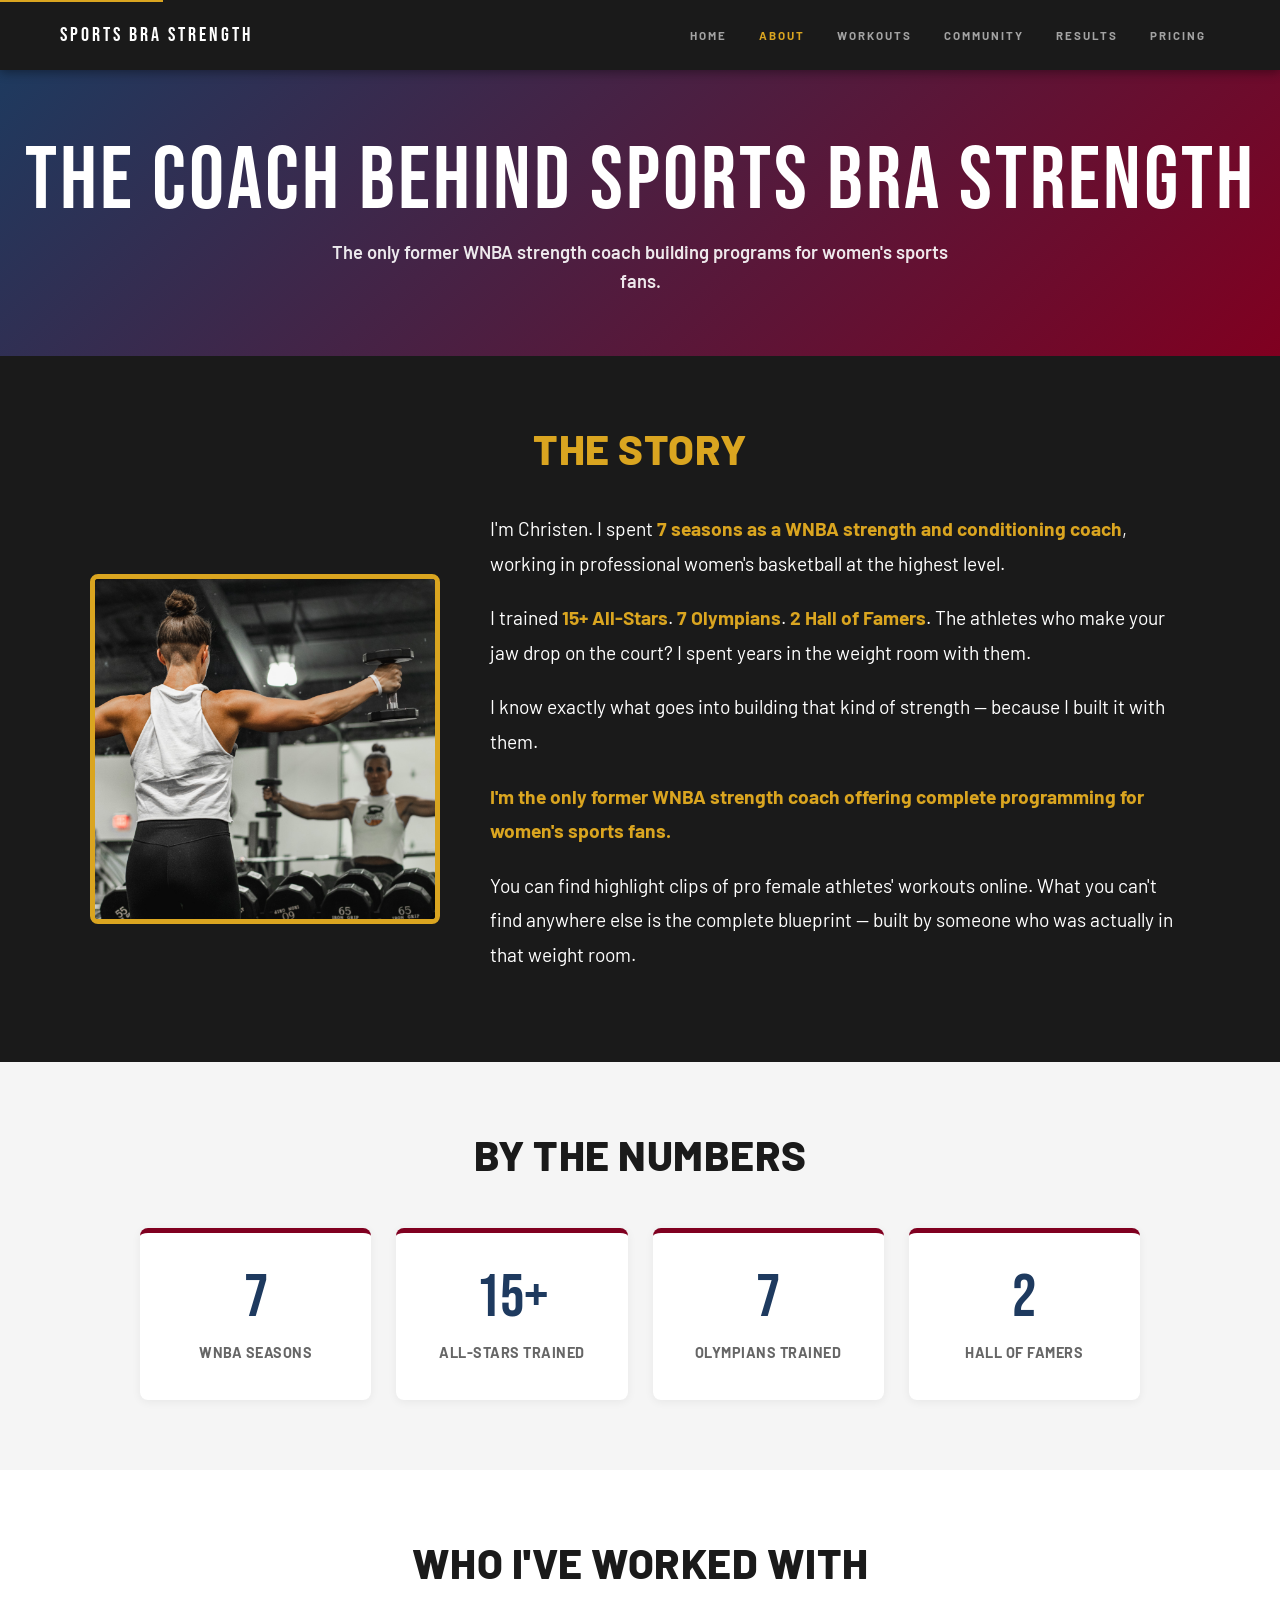
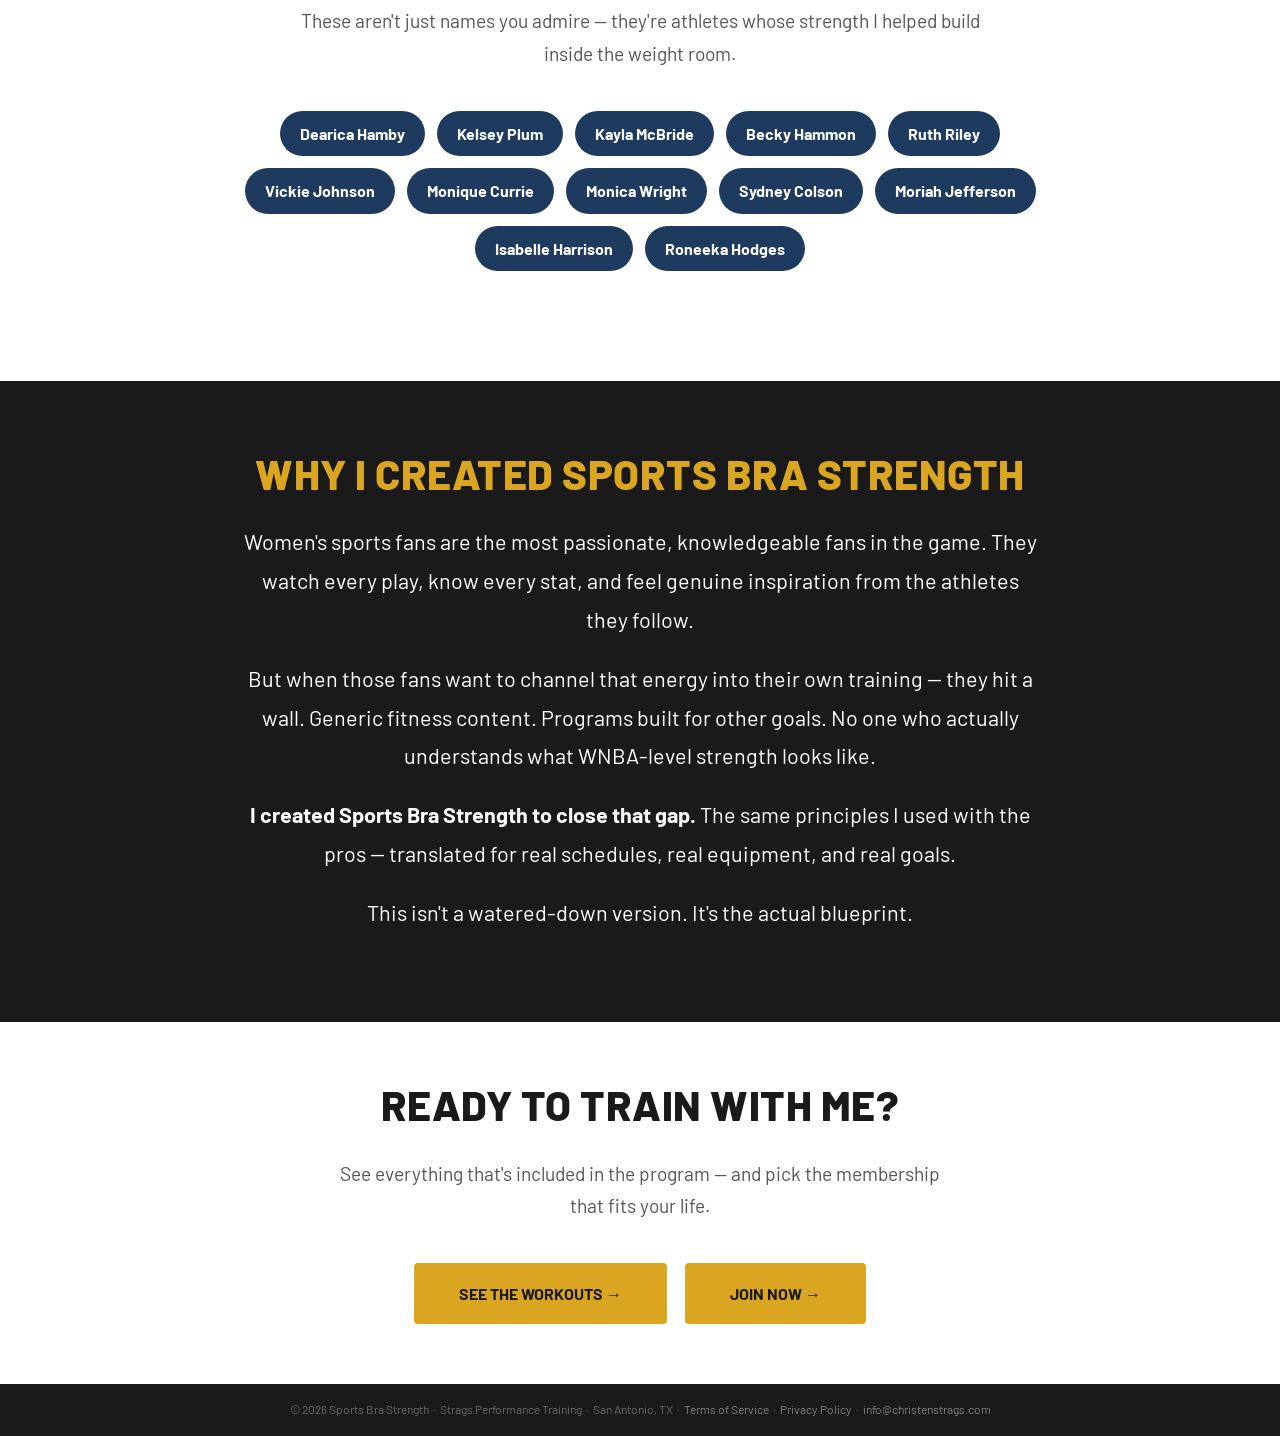
==== commit c9e4196e: "Add Results page and update nav across all pages New results.html with Cohort 1 stats, four testimon" ====
--- a/about.html
+++ b/about.html
@@ -84,6 +84,7 @@
       <li><a href="about.html" class="active" aria-current="page">About</a></li>
       <li><a href="workouts.html">Workouts</a></li>
       <li><a href="community.html">Community</a></li>
+      <li><a href="results.html">Results</a></li>
       <li><a href="pricing.html">Pricing</a></li>
     </ul>
   </div>
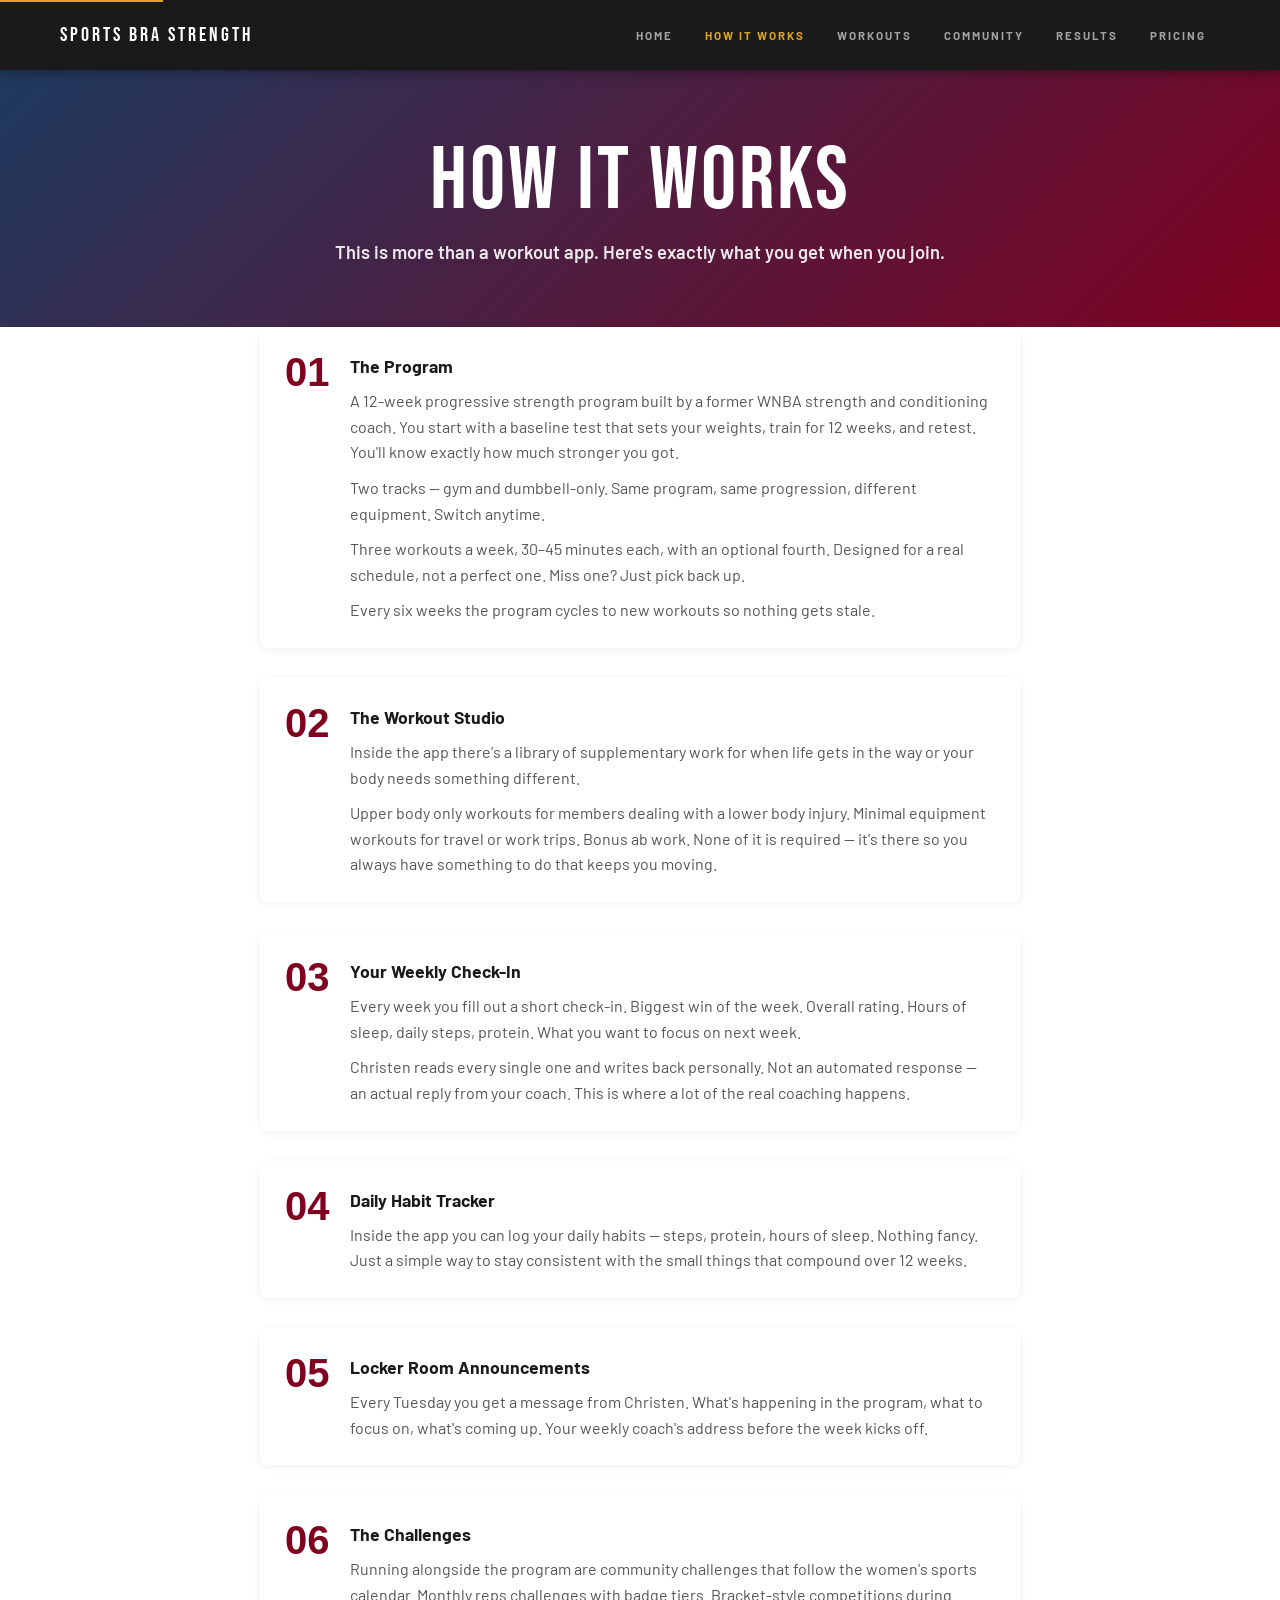
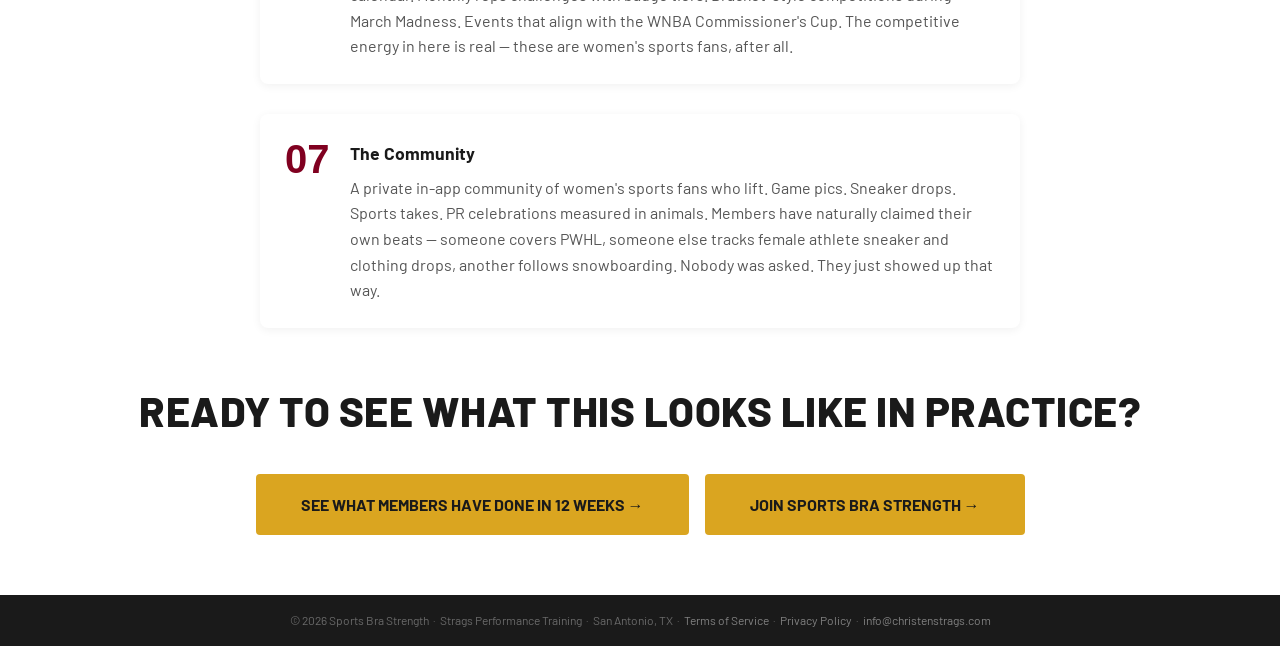
==== commit 58941121: "Rename About to How It Works; move coach credentials to home page - about.html rewritten as "How It " ====
--- a/about.html
+++ b/about.html
@@ -6,25 +6,25 @@
 <meta name="viewport" content="width=device-width, initial-scale=1.0">
 
 <!-- Primary Meta Tags -->
-<title>About Christen Strags | Sports Bra Strength</title>
-<meta name="title" content="About Christen Strags | Sports Bra Strength">
-<meta name="description" content="Former WNBA strength coach Christen Strags trained 15+ All-Stars, 7 Olympians, and 2 Hall of Famers. Now she's built a strength program specifically for women's sports fans.">
-<meta name="keywords" content="Christen Strags, WNBA strength coach, former WNBA coach, women's sports strength training, Sports Bra Strength founder, WNBA trainer">
+<title>How It Works | Sports Bra Strength</title>
+<meta name="title" content="How It Works | Sports Bra Strength">
+<meta name="description" content="A 12-week progressive strength program built by a former WNBA strength coach. Two tracks, weekly coaching, daily habit tracking, community challenges, and a locker room that actually feels like one.">
+<meta name="keywords" content="Sports Bra Strength program, how it works, 12-week strength program, WNBA fan workout, women's sports fitness program, dumbbell strength training">
 <meta name="author" content="Christen Strags">
 
 <!-- Open Graph -->
 <meta property="og:type" content="website">
 <meta property="og:url" content="https://www.sportsbrastrength.com/about.html">
-<meta property="og:title" content="About Christen Strags | Sports Bra Strength">
-<meta property="og:description" content="Former WNBA strength coach. 7 seasons. 15+ All-Stars. 7 Olympians. 2 Hall of Famers. Now building strength in women's sports fans.">
+<meta property="og:title" content="How It Works | Sports Bra Strength">
+<meta property="og:description" content="A 12-week progressive strength program built by a former WNBA strength coach. Here's exactly what you get when you join.">
 <meta property="og:image" content="https://www.sportsbrastrength.com/Sports%20Bra%20Strength%20Logo.png">
 <meta property="og:image:width" content="1200">
 <meta property="og:image:height" content="630">
 
 <!-- Twitter -->
 <meta name="twitter:card" content="summary_large_image">
-<meta name="twitter:title" content="About Christen Strags | Sports Bra Strength">
-<meta name="twitter:description" content="7 seasons as a WNBA strength coach. Now bringing that expertise to women's sports fans.">
+<meta name="twitter:title" content="How It Works | Sports Bra Strength">
+<meta name="twitter:description" content="A 12-week progressive strength program built by a former WNBA strength coach. Here's exactly what you get when you join.">
 <meta name="twitter:image" content="https://www.sportsbrastrength.com/Sports%20Bra%20Strength%20Logo.png">
 
 <!-- Canonical -->
@@ -51,14 +51,12 @@
 <script type="application/ld+json">
 {
   "@context": "https://schema.org",
-  "@type": "Person",
-  "name": "Christen Strags",
-  "jobTitle": "Former WNBA Strength and Conditioning Coach",
-  "description": "Christen Strags spent 7 seasons as a WNBA strength and conditioning coach, training 15+ All-Stars, 7 Olympians, and 2 Hall of Famers. She founded Sports Bra Strength to bring professional-level programming to women's sports fans.",
+  "@type": "WebPage",
+  "name": "How It Works",
+  "description": "A 12-week progressive strength program built by a former WNBA strength coach. Two tracks, weekly coaching, daily habit tracking, community challenges, and more.",
   "url": "https://www.sportsbrastrength.com/about.html",
-  "email": "info@christenstrags.com",
-  "worksFor": {
-    "@type": "Organization",
+  "isPartOf": {
+    "@type": "WebSite",
     "name": "Sports Bra Strength",
     "url": "https://www.sportsbrastrength.com"
   }
@@ -81,7 +79,7 @@
     </button>
     <ul class="nav-links" id="nav-menu" role="list">
       <li><a href="index.html">Home</a></li>
-      <li><a href="about.html" class="active" aria-current="page">About</a></li>
+      <li><a href="about.html" class="active" aria-current="page">How It Works</a></li>
       <li><a href="workouts.html">Workouts</a></li>
       <li><a href="community.html">Community</a></li>
       <li><a href="results.html">Results</a></li>
@@ -92,94 +90,88 @@
 
 <!-- PAGE HEADER -->
 <header class="page-header" role="banner">
-  <h1>The Coach Behind Sports Bra Strength</h1>
-  <p>The only former WNBA strength coach building programs for women's sports fans.</p>
+  <h1>How It Works</h1>
+  <p>This is more than a workout app. Here's exactly what you get when you join.</p>
 </header>
 
 <!-- MAIN CONTENT -->
 <main id="main-content">
 
-<!-- FULL STORY / CREDIBILITY -->
-<section class="credibility" aria-labelledby="story-heading">
-  <h2 id="story-heading">The Story</h2>
-  <div class="credibility-content">
-    <div>
-      <img
-        src="arms.png"
-        alt="Christen Strags coaching in the weight room"
-        class="credibility-image"
-        loading="lazy">
+<section class="methodology" aria-labelledby="hiw-heading">
+  <h2 id="hiw-heading" class="sr-only">Program Features</h2>
+  <div class="methodology-steps hiw-steps">
+
+    <div class="methodology-step">
+      <span class="step-number">01</span>
+      <div>
+        <strong>The Program</strong>
+        <p>A 12-week progressive strength program built by a former WNBA strength and conditioning coach. You start with a baseline test that sets your weights, train for 12 weeks, and retest. You'll know exactly how much stronger you got.</p>
+        <p>Two tracks — gym and dumbbell-only. Same program, same progression, different equipment. Switch anytime.</p>
+        <p>Three workouts a week, 30–45 minutes each, with an optional fourth. Designed for a real schedule, not a perfect one. Miss one? Just pick back up.</p>
+        <p>Every six weeks the program cycles to new workouts so nothing gets stale.</p>
+      </div>
     </div>
-    <div>
-      <p class="credibility-text">I'm Christen. I spent <strong>7 seasons as a WNBA strength and conditioning coach</strong>, working in professional women's basketball at the highest level.</p>
-      <p class="credibility-text">I trained <strong>15+ All-Stars</strong>. <strong>7 Olympians</strong>. <strong>2 Hall of Famers</strong>. The athletes who make your jaw drop on the court? I spent years in the weight room with them.</p>
-      <p class="credibility-text">I know exactly what goes into building that kind of strength — because I built it with them.</p>
-      <p class="credibility-text"><strong>I'm the only former WNBA strength coach offering complete programming for women's sports fans.</strong></p>
-      <p class="credibility-text">You can find highlight clips of pro female athletes' workouts online. What you can't find anywhere else is the complete blueprint — built by someone who was actually in that weight room.</p>
+
+    <div class="methodology-step">
+      <span class="step-number">02</span>
+      <div>
+        <strong>The Workout Studio</strong>
+        <p>Inside the app there's a library of supplementary work for when life gets in the way or your body needs something different.</p>
+        <p>Upper body only workouts for members dealing with a lower body injury. Minimal equipment workouts for travel or work trips. Bonus ab work. None of it is required — it's there so you always have something to do that keeps you moving.</p>
+      </div>
     </div>
+
+    <div class="methodology-step">
+      <span class="step-number">03</span>
+      <div>
+        <strong>Your Weekly Check-In</strong>
+        <p>Every week you fill out a short check-in. Biggest win of the week. Overall rating. Hours of sleep, daily steps, protein. What you want to focus on next week.</p>
+        <p>Christen reads every single one and writes back personally. Not an automated response — an actual reply from your coach. This is where a lot of the real coaching happens.</p>
+      </div>
+    </div>
+
+    <div class="methodology-step">
+      <span class="step-number">04</span>
+      <div>
+        <strong>Daily Habit Tracker</strong>
+        <p>Inside the app you can log your daily habits — steps, protein, hours of sleep. Nothing fancy. Just a simple way to stay consistent with the small things that compound over 12 weeks.</p>
+      </div>
+    </div>
+
+    <div class="methodology-step">
+      <span class="step-number">05</span>
+      <div>
+        <strong>Locker Room Announcements</strong>
+        <p>Every Tuesday you get a message from Christen. What's happening in the program, what to focus on, what's coming up. Your weekly coach's address before the week kicks off.</p>
+      </div>
+    </div>
+
+    <div class="methodology-step">
+      <span class="step-number">06</span>
+      <div>
+        <strong>The Challenges</strong>
+        <p>Running alongside the program are community challenges that follow the women's sports calendar. Monthly reps challenges with badge tiers. Bracket-style competitions during March Madness. Events that align with the WNBA Commissioner's Cup. The competitive energy in here is real — these are women's sports fans, after all.</p>
+      </div>
+    </div>
+
+    <div class="methodology-step">
+      <span class="step-number">07</span>
+      <div>
+        <strong>The Community</strong>
+        <p>A private in-app community of women's sports fans who lift. Game pics. Sneaker drops. Sports takes. PR celebrations measured in animals. Members have naturally claimed their own beats — someone covers PWHL, someone else tracks female athlete sneaker and clothing drops, another follows snowboarding. Nobody was asked. They just showed up that way.</p>
+      </div>
+    </div>
+
   </div>
 </section>
 
-<!-- CAREER HIGHLIGHTS -->
-<section class="career-highlights" aria-labelledby="highlights-heading">
-  <h2 id="highlights-heading">By The Numbers</h2>
-  <div class="highlights-grid">
-    <div class="highlight-stat">
-      <span class="stat-number">7</span>
-      <span class="stat-label">WNBA Seasons</span>
-    </div>
-    <div class="highlight-stat">
-      <span class="stat-number">15+</span>
-      <span class="stat-label">All-Stars Trained</span>
-    </div>
-    <div class="highlight-stat">
-      <span class="stat-number">7</span>
-      <span class="stat-label">Olympians Trained</span>
-    </div>
-    <div class="highlight-stat">
-      <span class="stat-number">2</span>
-      <span class="stat-label">Hall of Famers</span>
-    </div>
+<!-- CTA -->
+<section style="background:#fff; padding:60px 20px; text-align:center;" aria-label="Join Sports Bra Strength">
+  <h2 style="color:#1a1a1a;">Ready to see what this looks like in practice?</h2>
+  <div style="margin-top: 30px; display:flex; gap:16px; justify-content:center; flex-wrap:wrap;">
+    <a href="results.html" class="cta-button" aria-label="See what members have done in 12 weeks">See What Members Have Done in 12 Weeks →</a>
+    <a href="pricing.html" class="cta-button" aria-label="Join Sports Bra Strength">Join Sports Bra Strength →</a>
   </div>
-</section>
-
-<!-- ATHLETES NAMED -->
-<section class="athletes-section" aria-labelledby="athletes-heading">
-  <h2 id="athletes-heading">Who I've Worked With</h2>
-  <p class="lead">These aren't just names you admire — they're athletes whose strength I helped build inside the weight room.</p>
-  <div class="athletes-list" role="list">
-    <span class="athlete-tag" role="listitem">Dearica Hamby</span>
-    <span class="athlete-tag" role="listitem">Kelsey Plum</span>
-    <span class="athlete-tag" role="listitem">Kayla McBride</span>
-    <span class="athlete-tag" role="listitem">Becky Hammon</span>
-    <span class="athlete-tag" role="listitem">Ruth Riley</span>
-    <span class="athlete-tag" role="listitem">Vickie Johnson</span>
-    <span class="athlete-tag" role="listitem">Monique Currie</span>
-    <span class="athlete-tag" role="listitem">Monica Wright</span>
-    <span class="athlete-tag" role="listitem">Sydney Colson</span>
-    <span class="athlete-tag" role="listitem">Moriah Jefferson</span>
-    <span class="athlete-tag" role="listitem">Isabelle Harrison</span>
-    <span class="athlete-tag" role="listitem">Roneeka Hodges</span>
-  </div>
-</section>
-
-<!-- WHY SHE BUILT THIS -->
-<section class="mission-section" aria-labelledby="mission-heading">
-  <h2 id="mission-heading">Why I Created Sports Bra Strength</h2>
-  <p class="mission-text">Women's sports fans are the most passionate, knowledgeable fans in the game. They watch every play, know every stat, and feel genuine inspiration from the athletes they follow.</p>
-  <p class="mission-text">But when those fans want to channel that energy into their own training — they hit a wall. Generic fitness content. Programs built for other goals. No one who actually understands what WNBA-level strength looks like.</p>
-  <p class="mission-text"><strong>I created Sports Bra Strength to close that gap.</strong> The same principles I used with the pros — translated for real schedules, real equipment, and real goals.</p>
-  <p class="mission-text">This isn't a watered-down version. It's the actual blueprint.</p>
-</section>
-
-<!-- CTA -->
-<section style="background:#fff; padding:60px 20px; text-align:center;" aria-label="Ready to train">
-  <h2 style="color:#1a1a1a;">Ready to Train With Me?</h2>
-  <p style="font-size:1.2rem; max-width:600px; margin:0 auto 30px; color:#555; line-height:1.7;">
-    See everything that's included in the program — and pick the membership that fits your life.
-  </p>
-  <a href="workouts.html" class="cta-button" style="margin-right:15px;" aria-label="See the workouts">See the Workouts →</a>
-  <a href="pricing.html" class="cta-button" aria-label="View pricing and join Sports Bra Strength">Join Now →</a>
 </section>
 
 </main>
--- a/style.css
+++ b/style.css
@@ -350,6 +350,16 @@
   margin: 0;
 }
 
+.methodology-step p + p {
+  margin-top: 10px;
+}
+
+.hiw-steps {
+  grid-template-columns: 1fr;
+  max-width: 760px;
+  margin: 0 auto;
+}
+
 /* =============================================
    GUARANTEE SECTION
    ============================================= */
@@ -1237,6 +1247,223 @@
   color: #c9a84c;
   font-style: italic;
   margin-top: 4px;
+}
+
+/* =============================================
+   RESULTS PAGE
+   ============================================= */
+.results-page {
+  max-width: 740px;
+  margin: 0 auto;
+  padding: 3rem 1.5rem 5rem;
+}
+
+.cohort-section {
+  margin-bottom: 4rem;
+}
+
+.cohort-header {
+  display: flex;
+  align-items: center;
+  gap: 1rem;
+  margin-bottom: 1.5rem;
+}
+
+.cohort-badge {
+  font-size: 0.65rem;
+  font-weight: 800;
+  letter-spacing: 0.1em;
+  text-transform: uppercase;
+  background: #800020;
+  color: #fff;
+  padding: 4px 12px;
+  border-radius: 2px;
+  white-space: nowrap;
+}
+
+.cohort-badge.upcoming {
+  background: transparent;
+  color: #888;
+  border: 1px solid #ddd;
+}
+
+.cohort-line {
+  flex: 1;
+  height: 1px;
+  background: #e5e0d8;
+}
+
+.cohort-headline {
+  font-size: 1.35rem;
+  font-weight: normal;
+  line-height: 1.4;
+  margin-bottom: 0.4rem;
+  color: #1a1a1a;
+}
+
+.cohort-sub {
+  font-size: 0.95rem;
+  color: #888;
+  margin-bottom: 1.75rem;
+}
+
+.results-stat-grid {
+  display: grid;
+  grid-template-columns: repeat(auto-fit, minmax(148px, 1fr));
+  gap: 10px;
+  margin-bottom: 1.75rem;
+}
+
+.results-stat-card {
+  background: #fff;
+  border: 1px solid #e5e0d8;
+  border-top: 3px solid #c9a84c;
+  border-radius: 4px;
+  padding: 1rem 1.1rem;
+}
+
+.results-stat-card .rsc-exercise {
+  font-size: 0.7rem;
+  font-weight: 700;
+  text-transform: uppercase;
+  letter-spacing: 0.08em;
+  color: #888;
+  margin-bottom: 0.4rem;
+}
+
+.results-stat-card .rsc-numbers {
+  font-size: 1.2rem;
+  font-weight: 700;
+  color: #800020;
+  margin-bottom: 0.25rem;
+}
+
+.results-stat-card .rsc-delta {
+  font-size: 0.8rem;
+  color: #888;
+}
+
+.by-numbers {
+  background: #f5f2ed;
+  border-radius: 4px;
+  padding: 1.5rem;
+  margin-bottom: 2rem;
+}
+
+.by-numbers-label {
+  font-size: 0.65rem;
+  font-weight: 800;
+  letter-spacing: 0.1em;
+  text-transform: uppercase;
+  color: #888;
+  margin-bottom: 1rem;
+}
+
+.bn-row {
+  display: flex;
+  justify-content: space-between;
+  align-items: baseline;
+  gap: 1rem;
+  font-size: 0.95rem;
+  padding: 0.6rem 0;
+  border-bottom: 1px solid #e5e0d8;
+}
+
+.bn-row:last-child { border-bottom: none; }
+.bn-left { color: #555; }
+.bn-right { font-weight: bold; color: #1a1a1a; white-space: nowrap; }
+
+.results-quotes-label {
+  font-size: 0.65rem;
+  font-weight: 800;
+  letter-spacing: 0.1em;
+  text-transform: uppercase;
+  color: #888;
+  margin-bottom: 1rem;
+}
+
+.results-quote-card {
+  background: #fff;
+  border: 1px solid #e5e0d8;
+  border-left: 3px solid #800020;
+  border-radius: 0 4px 4px 0;
+  padding: 1.2rem 1.4rem;
+  margin-bottom: 1rem;
+}
+
+.results-quote-card .rqc-text {
+  font-size: 1rem;
+  color: #1a1a1a;
+  line-height: 1.75;
+  margin-bottom: 0.6rem;
+}
+
+.results-quote-card .rqc-attr {
+  font-size: 0.9rem;
+  font-weight: 700;
+  color: #800020;
+}
+
+.results-divider {
+  border: none;
+  border-top: 1px solid #e5e0d8;
+  margin: 3rem 0;
+}
+
+.results-coming-soon {
+  border: 1px dashed #e5e0d8;
+  border-radius: 4px;
+  padding: 2.5rem;
+  text-align: center;
+}
+
+.results-coming-soon p:first-child {
+  font-size: 1rem;
+  color: #1a1a1a;
+  margin-bottom: 0.4rem;
+}
+
+.results-coming-soon p:last-child {
+  font-family: Arial, sans-serif;
+  font-size: 0.875rem;
+  color: #888;
+}
+
+.results-cta-block {
+  background: #800020;
+  color: #fff;
+  border-radius: 6px;
+  padding: 2.5rem 2rem;
+  text-align: center;
+  margin-top: 1rem;
+}
+
+.results-cta-block h2 {
+  font-size: 1.4rem;
+  font-weight: normal;
+  margin-bottom: 0.6rem;
+}
+
+.results-cta-block p {
+  font-family: Arial, sans-serif;
+  font-size: 0.9rem;
+  color: rgba(255,255,255,0.75);
+  margin-bottom: 1.5rem;
+}
+
+.results-cta-block .cta-button {
+  background: #c9a84c;
+  color: #1a1a1a;
+  border: none;
+}
+
+.results-cta-block .cta-button:hover {
+  background: #f0d898;
+}
+
+@media (max-width: 600px) {
+  .results-page { padding: 2rem 1rem 4rem; }
+  .results-stat-grid { grid-template-columns: 1fr 1fr; }
 }
 
 /* =============================================
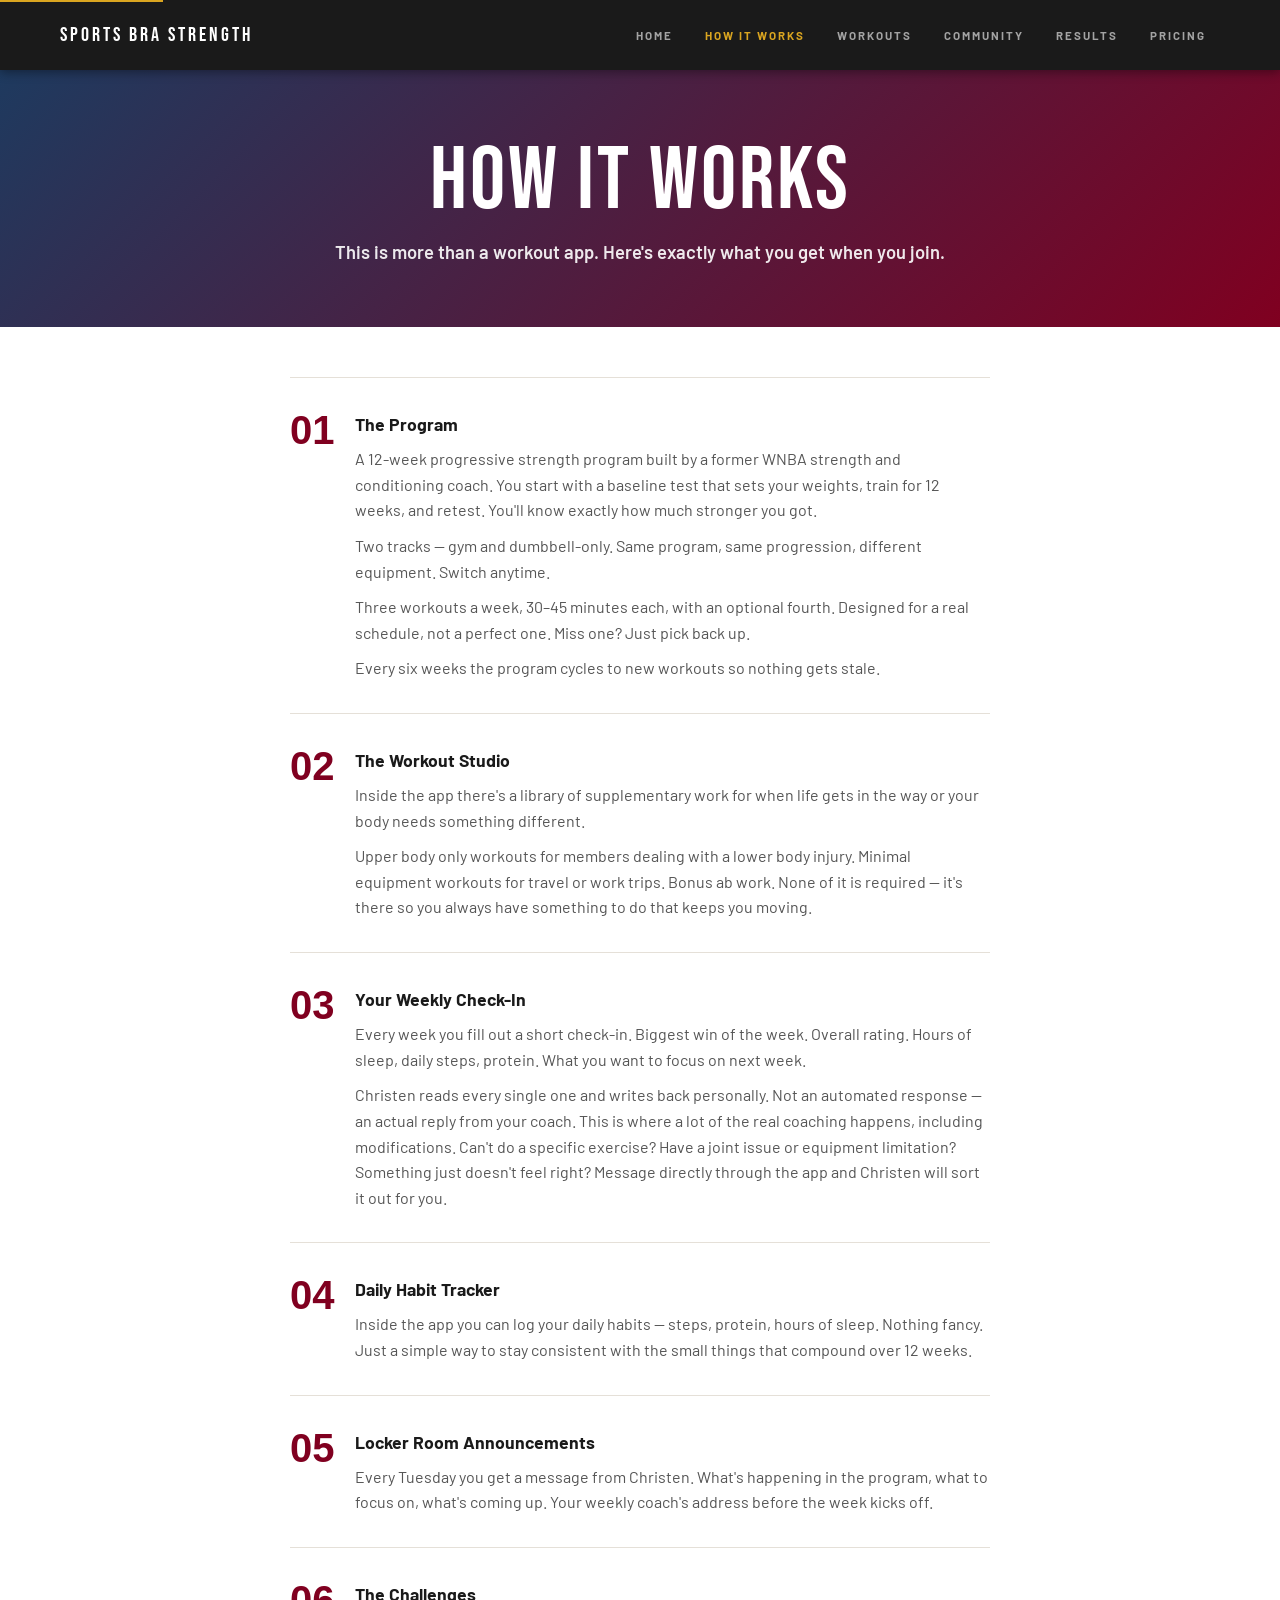
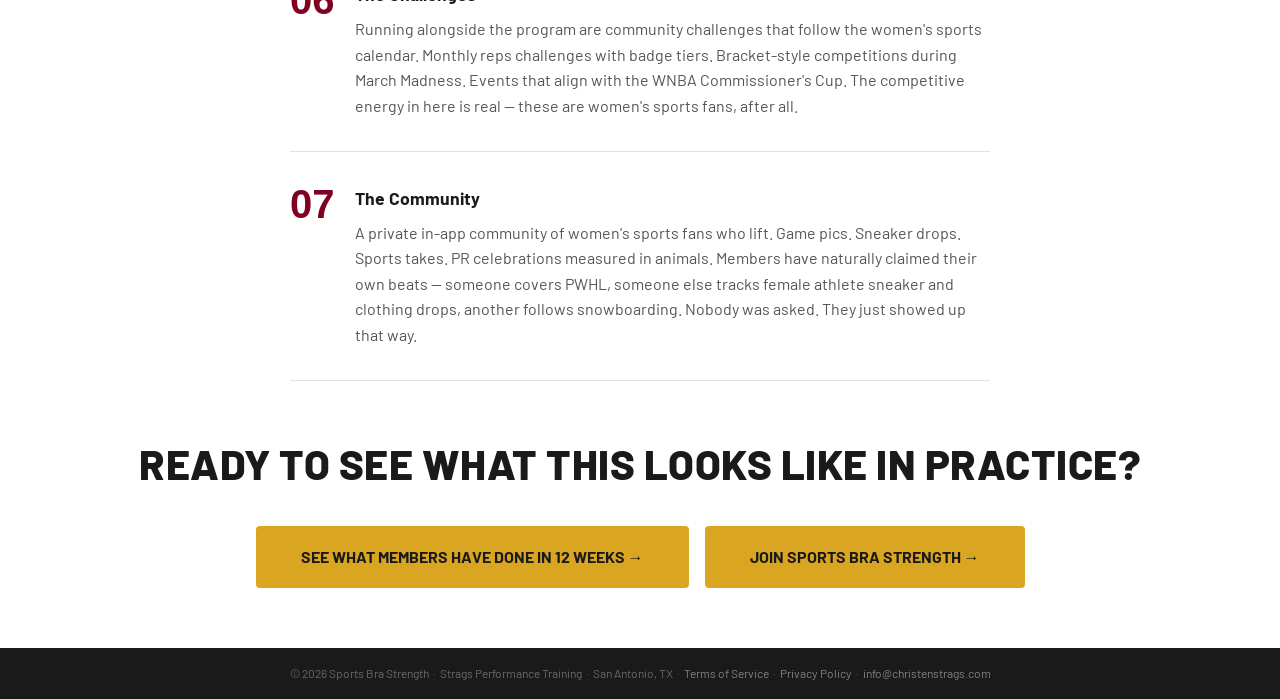
==== commit cc486319: "Remove Karolyn photos; update coaching/modification copy across site - Remove photo grid from home p" ====
--- a/about.html
+++ b/about.html
@@ -126,7 +126,7 @@
       <div>
         <strong>Your Weekly Check-In</strong>
         <p>Every week you fill out a short check-in. Biggest win of the week. Overall rating. Hours of sleep, daily steps, protein. What you want to focus on next week.</p>
-        <p>Christen reads every single one and writes back personally. Not an automated response — an actual reply from your coach. This is where a lot of the real coaching happens.</p>
+        <p>Christen reads every single one and writes back personally. Not an automated response — an actual reply from your coach. This is where a lot of the real coaching happens, including modifications. Can't do a specific exercise? Have a joint issue or equipment limitation? Something just doesn't feel right? Message directly through the app and Christen will sort it out for you.</p>
       </div>
     </div>
 
--- a/style.css
+++ b/style.css
@@ -356,8 +356,21 @@
 
 .hiw-steps {
   grid-template-columns: 1fr;
-  max-width: 760px;
-  margin: 0 auto;
+  max-width: 700px;
+  margin: 50px auto 0;
+  gap: 0;
+}
+
+.hiw-steps .methodology-step {
+  background: none;
+  box-shadow: none;
+  border-top: 1px solid #e5e0d8;
+  border-radius: 0;
+  padding: 32px 0;
+}
+
+.hiw-steps .methodology-step:last-child {
+  border-bottom: 1px solid #e5e0d8;
 }
 
 /* =============================================
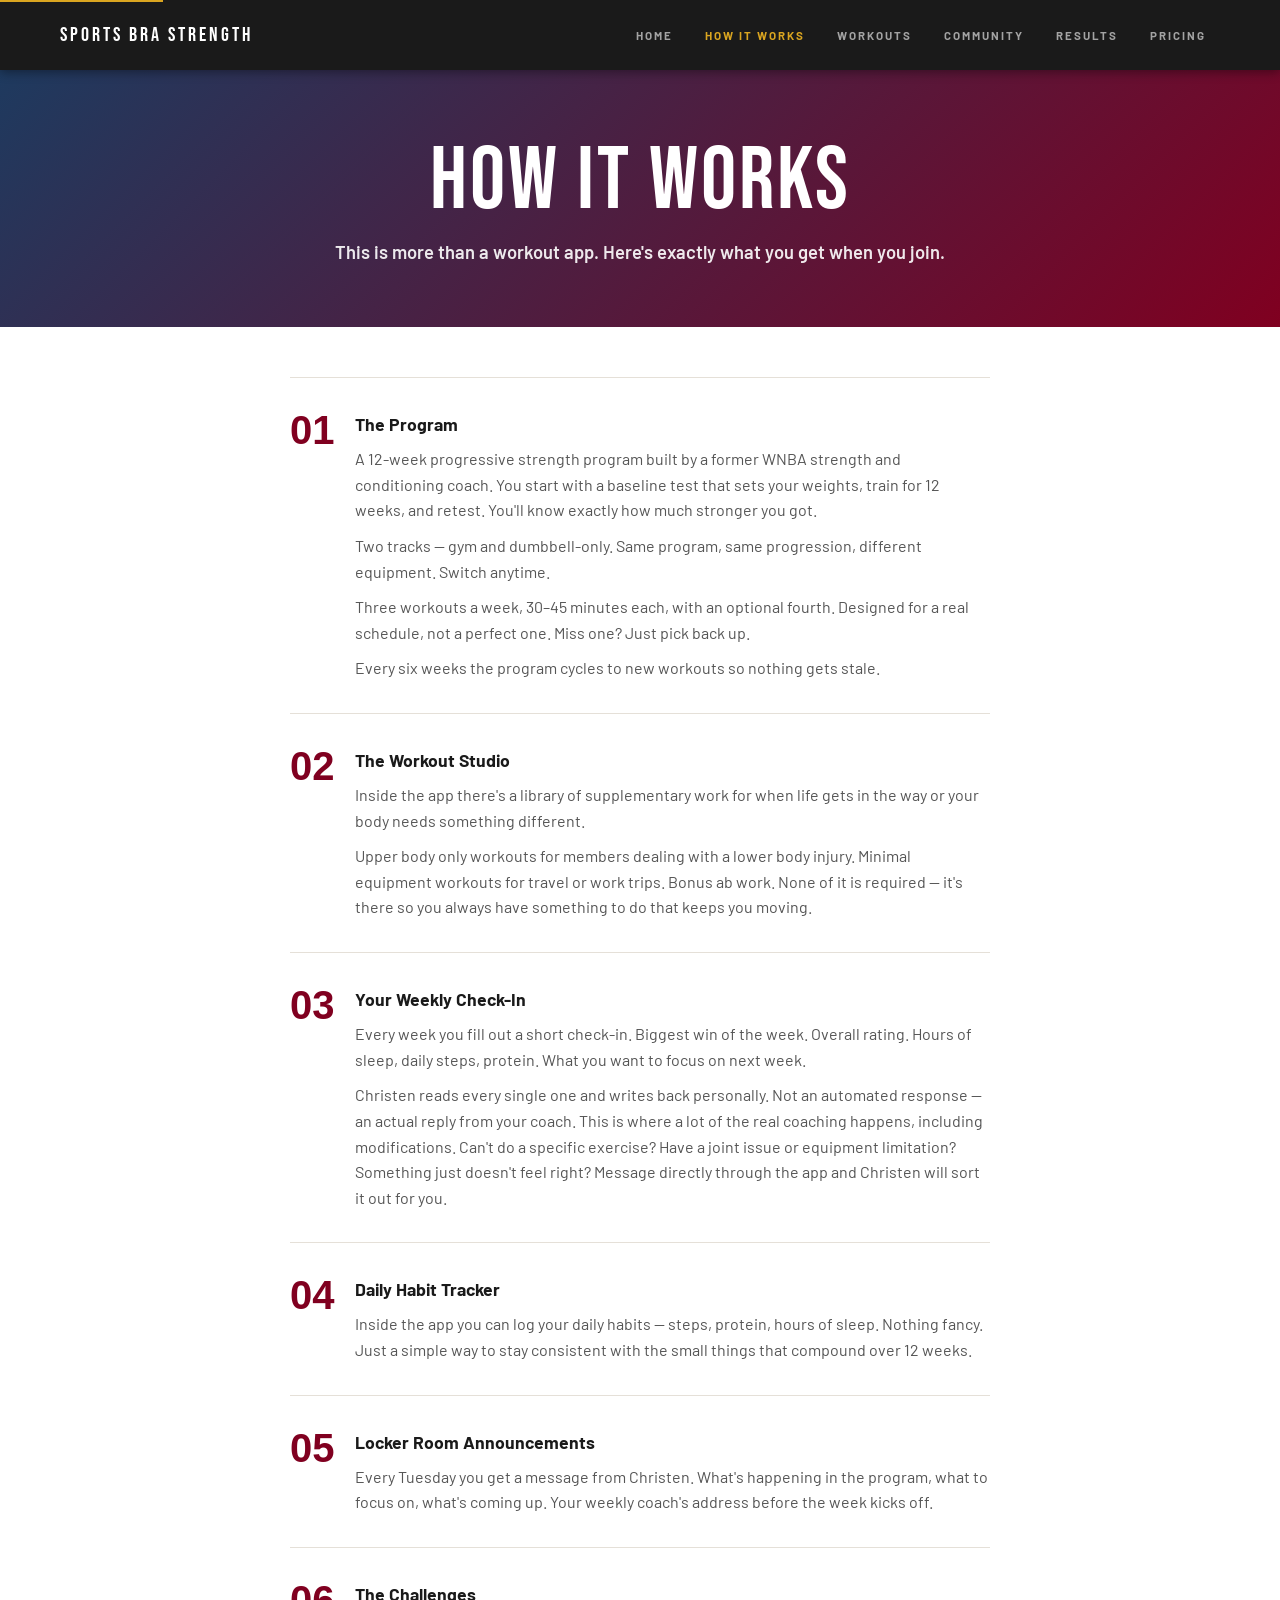
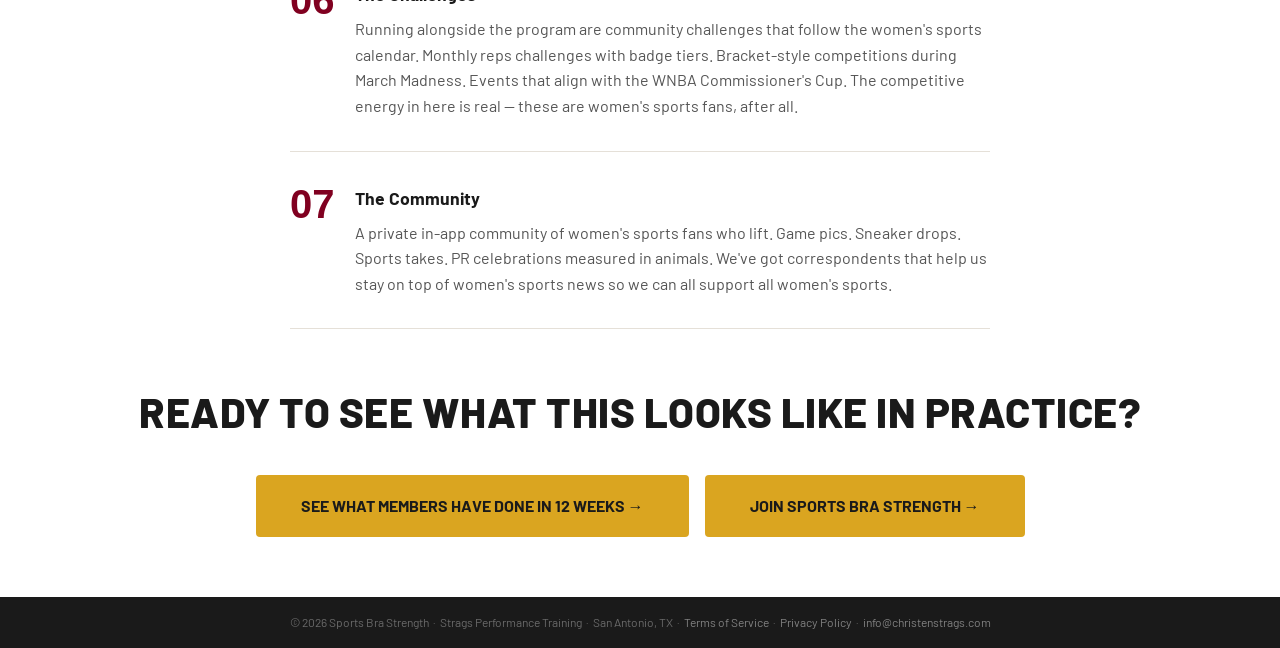
==== commit 23f20747: "Home page and results page cleanup - Remove Karolyn quote from top, add it above footer CTA - Remove" ====
--- a/about.html
+++ b/about.html
@@ -158,7 +158,7 @@
       <span class="step-number">07</span>
       <div>
         <strong>The Community</strong>
-        <p>A private in-app community of women's sports fans who lift. Game pics. Sneaker drops. Sports takes. PR celebrations measured in animals. Members have naturally claimed their own beats — someone covers PWHL, someone else tracks female athlete sneaker and clothing drops, another follows snowboarding. Nobody was asked. They just showed up that way.</p>
+        <p>A private in-app community of women's sports fans who lift. Game pics. Sneaker drops. Sports takes. PR celebrations measured in animals. We've got correspondents that help us stay on top of women's sports news so we can all support all women's sports.</p>
       </div>
     </div>
 
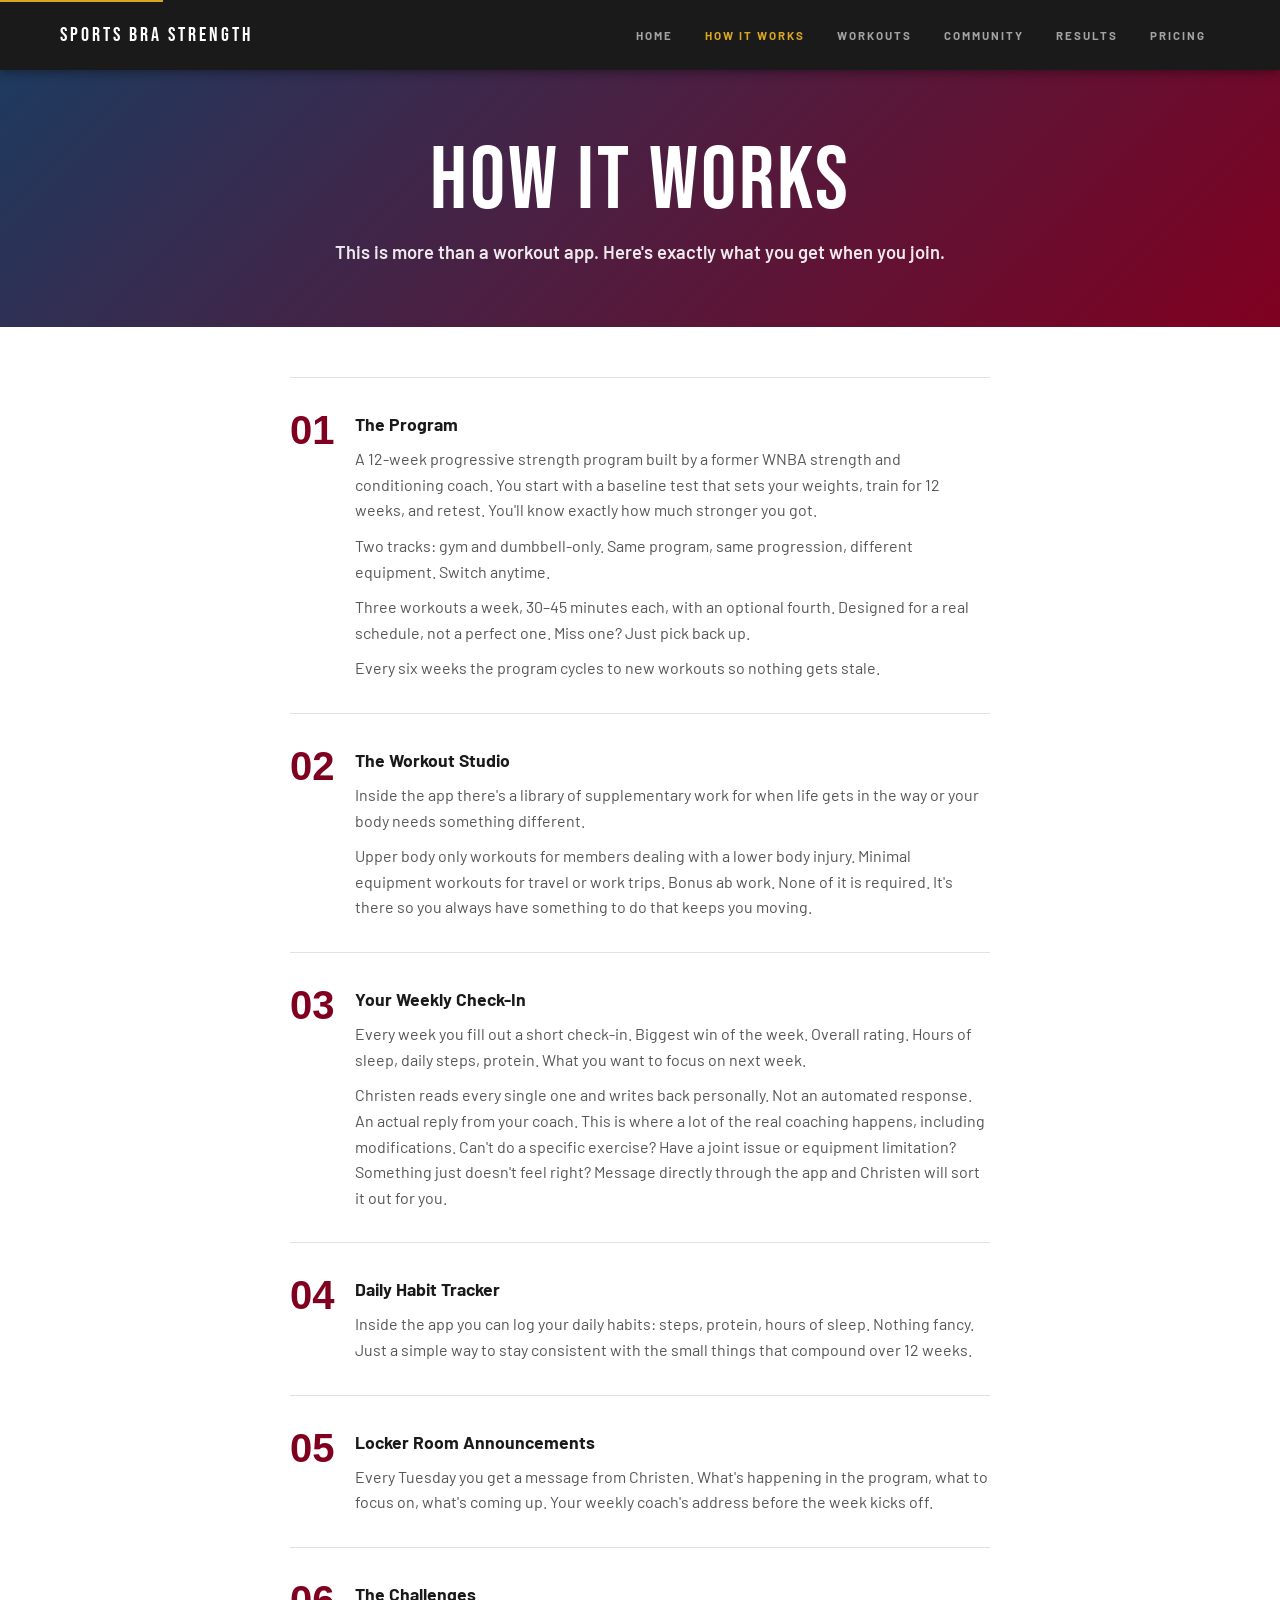
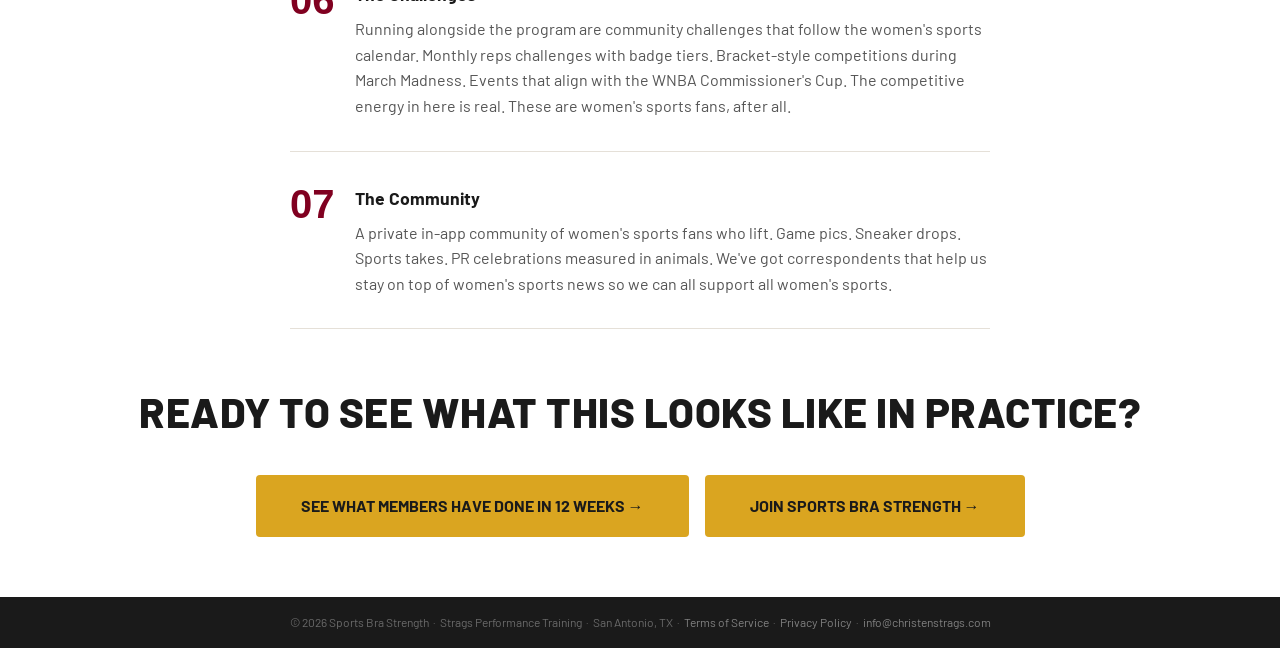
==== commit 1b37feb5: "Clean up em dashes, reorder pricing sections, FAQ/styling updates - Replace em dashes with periods/c" ====
--- a/about.html
+++ b/about.html
@@ -106,7 +106,7 @@
       <div>
         <strong>The Program</strong>
         <p>A 12-week progressive strength program built by a former WNBA strength and conditioning coach. You start with a baseline test that sets your weights, train for 12 weeks, and retest. You'll know exactly how much stronger you got.</p>
-        <p>Two tracks — gym and dumbbell-only. Same program, same progression, different equipment. Switch anytime.</p>
+        <p>Two tracks: gym and dumbbell-only. Same program, same progression, different equipment. Switch anytime.</p>
         <p>Three workouts a week, 30–45 minutes each, with an optional fourth. Designed for a real schedule, not a perfect one. Miss one? Just pick back up.</p>
         <p>Every six weeks the program cycles to new workouts so nothing gets stale.</p>
       </div>
@@ -117,7 +117,7 @@
       <div>
         <strong>The Workout Studio</strong>
         <p>Inside the app there's a library of supplementary work for when life gets in the way or your body needs something different.</p>
-        <p>Upper body only workouts for members dealing with a lower body injury. Minimal equipment workouts for travel or work trips. Bonus ab work. None of it is required — it's there so you always have something to do that keeps you moving.</p>
+        <p>Upper body only workouts for members dealing with a lower body injury. Minimal equipment workouts for travel or work trips. Bonus ab work. None of it is required. It's there so you always have something to do that keeps you moving.</p>
       </div>
     </div>
 
@@ -126,7 +126,7 @@
       <div>
         <strong>Your Weekly Check-In</strong>
         <p>Every week you fill out a short check-in. Biggest win of the week. Overall rating. Hours of sleep, daily steps, protein. What you want to focus on next week.</p>
-        <p>Christen reads every single one and writes back personally. Not an automated response — an actual reply from your coach. This is where a lot of the real coaching happens, including modifications. Can't do a specific exercise? Have a joint issue or equipment limitation? Something just doesn't feel right? Message directly through the app and Christen will sort it out for you.</p>
+        <p>Christen reads every single one and writes back personally. Not an automated response. An actual reply from your coach. This is where a lot of the real coaching happens, including modifications. Can't do a specific exercise? Have a joint issue or equipment limitation? Something just doesn't feel right? Message directly through the app and Christen will sort it out for you.</p>
       </div>
     </div>
 
@@ -134,7 +134,7 @@
       <span class="step-number">04</span>
       <div>
         <strong>Daily Habit Tracker</strong>
-        <p>Inside the app you can log your daily habits — steps, protein, hours of sleep. Nothing fancy. Just a simple way to stay consistent with the small things that compound over 12 weeks.</p>
+        <p>Inside the app you can log your daily habits: steps, protein, hours of sleep. Nothing fancy. Just a simple way to stay consistent with the small things that compound over 12 weeks.</p>
       </div>
     </div>
 
@@ -150,7 +150,7 @@
       <span class="step-number">06</span>
       <div>
         <strong>The Challenges</strong>
-        <p>Running alongside the program are community challenges that follow the women's sports calendar. Monthly reps challenges with badge tiers. Bracket-style competitions during March Madness. Events that align with the WNBA Commissioner's Cup. The competitive energy in here is real — these are women's sports fans, after all.</p>
+        <p>Running alongside the program are community challenges that follow the women's sports calendar. Monthly reps challenges with badge tiers. Bracket-style competitions during March Madness. Events that align with the WNBA Commissioner's Cup. The competitive energy in here is real. These are women's sports fans, after all.</p>
       </div>
     </div>
 
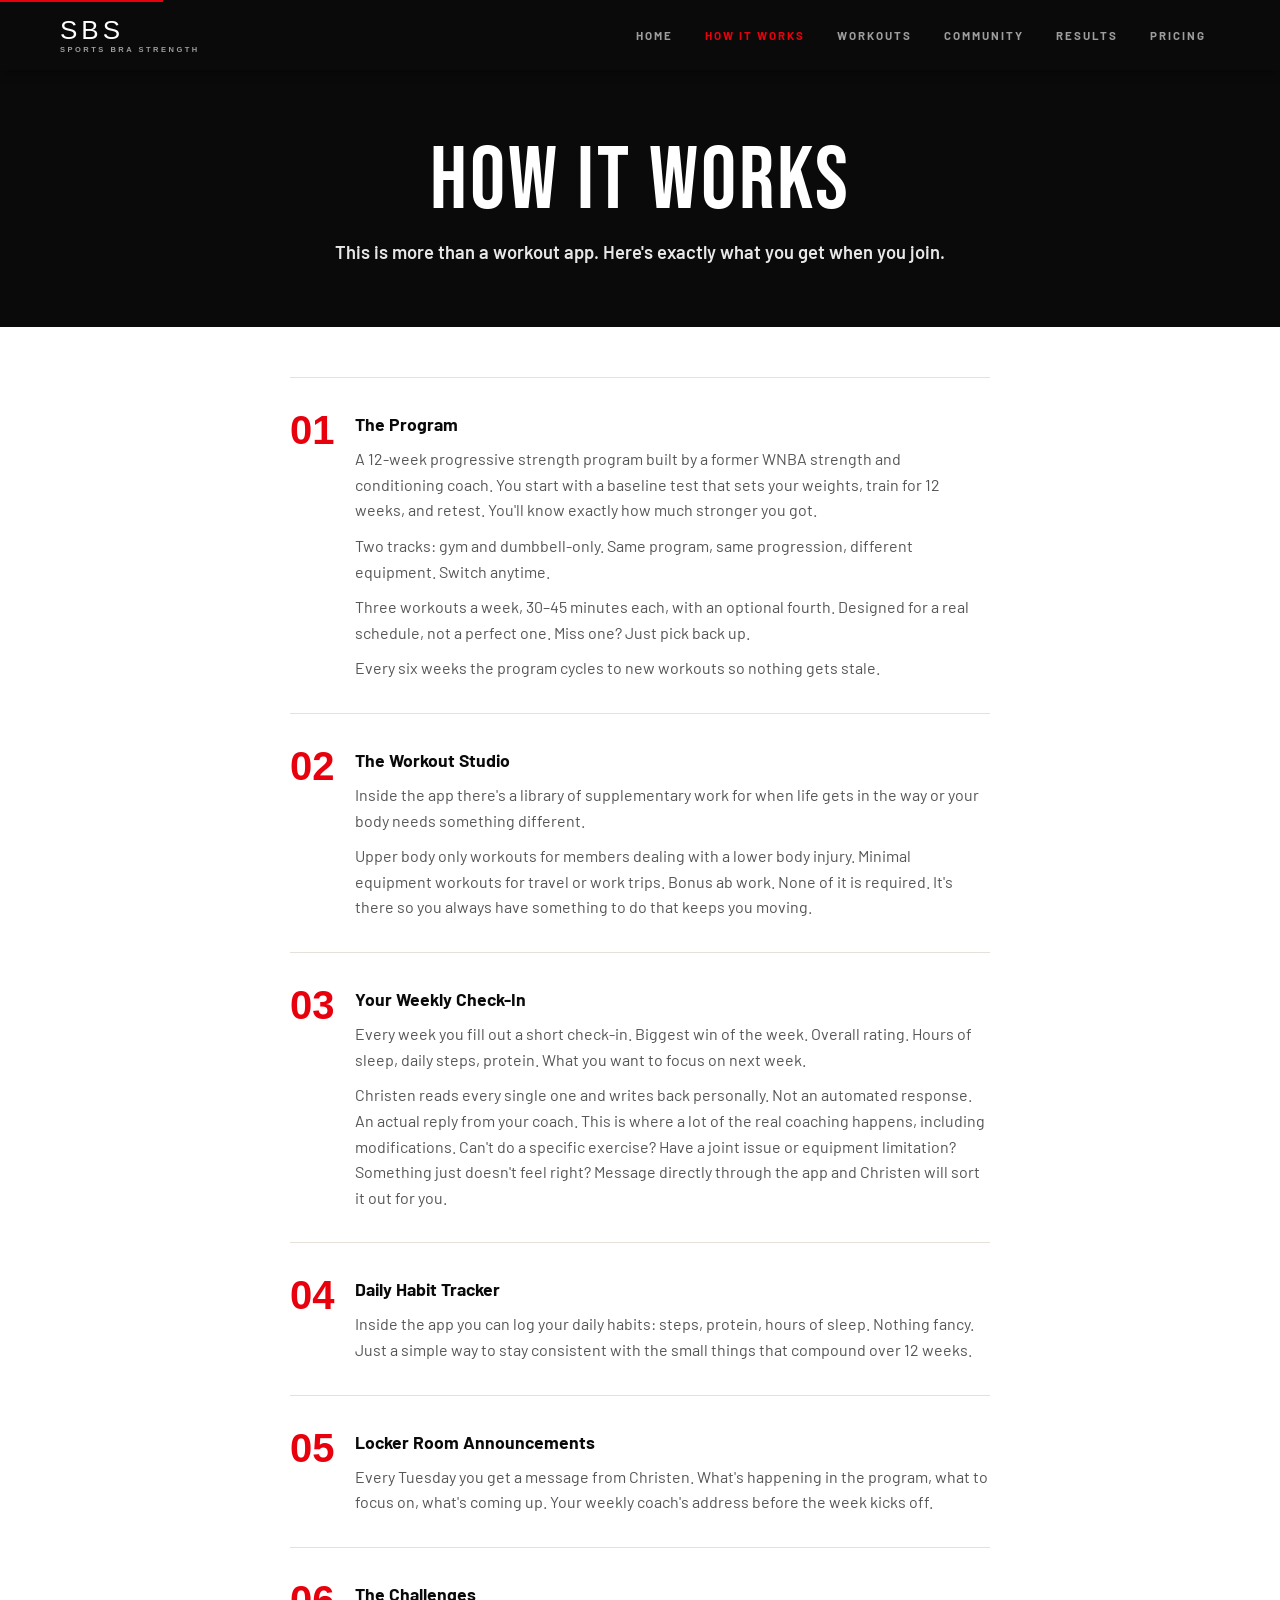
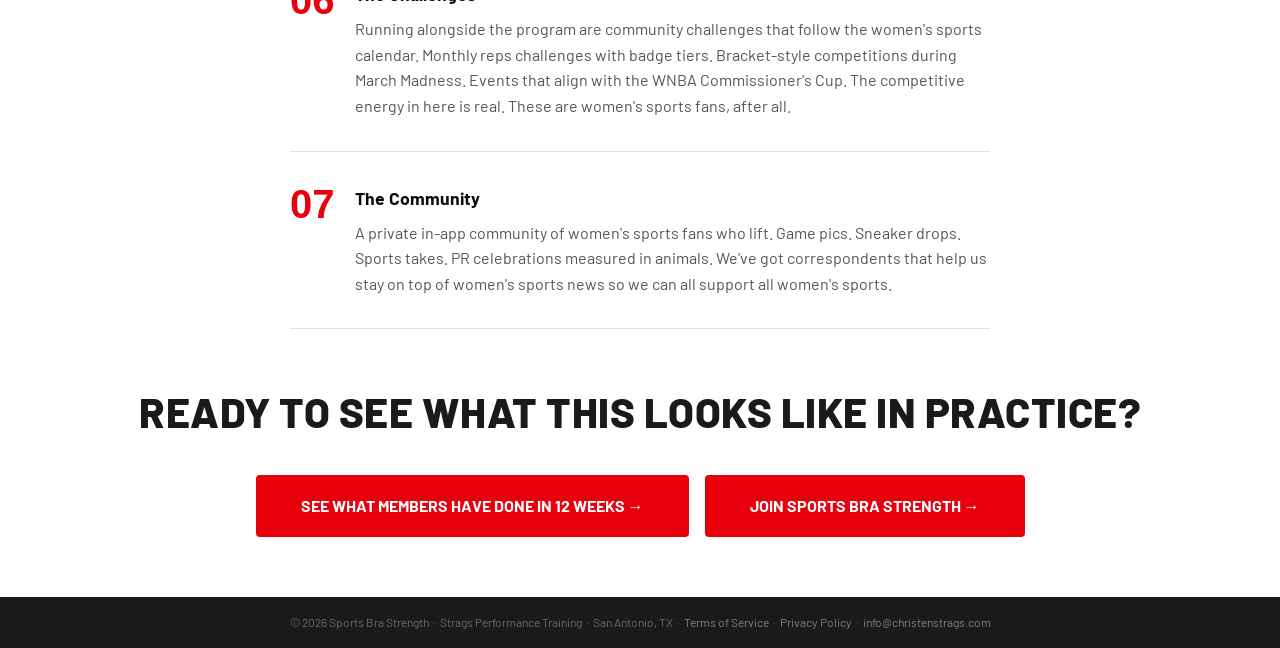
==== commit c2cc64cd: "Rebrand color palette to black/red, update wordmark to SBS - Replace all maroon (#800020), navy (#1e" ====
--- a/about.html
+++ b/about.html
@@ -17,7 +17,7 @@
 <meta property="og:url" content="https://www.sportsbrastrength.com/about.html">
 <meta property="og:title" content="How It Works | Sports Bra Strength">
 <meta property="og:description" content="A 12-week progressive strength program built by a former WNBA strength coach. Here's exactly what you get when you join.">
-<meta property="og:image" content="https://www.sportsbrastrength.com/Sports%20Bra%20Strength%20Logo.png">
+<meta property="og:image" content="https://www.sportsbrastrength.com/sbs-social-preview.png">
 <meta property="og:image:width" content="1200">
 <meta property="og:image:height" content="630">
 
@@ -25,7 +25,7 @@
 <meta name="twitter:card" content="summary_large_image">
 <meta name="twitter:title" content="How It Works | Sports Bra Strength">
 <meta name="twitter:description" content="A 12-week progressive strength program built by a former WNBA strength coach. Here's exactly what you get when you join.">
-<meta name="twitter:image" content="https://www.sportsbrastrength.com/Sports%20Bra%20Strength%20Logo.png">
+<meta name="twitter:image" content="https://www.sportsbrastrength.com/sbs-social-preview.png">
 
 <!-- Canonical -->
 <link rel="canonical" href="https://www.sportsbrastrength.com/about.html">
@@ -71,7 +71,7 @@
 <!-- NAVIGATION -->
 <nav class="site-nav" role="navigation" aria-label="Main navigation">
   <div class="nav-container">
-    <a href="index.html" class="nav-logo-text">Sports Bra Strength</a>
+    <a href="index.html" class="nav-logo-text"><span class="nav-logo-sbs">SBS</span><span class="nav-logo-full">Sports Bra Strength</span></a>
     <button class="nav-toggle" aria-expanded="false" aria-controls="nav-menu" aria-label="Toggle navigation menu">
       <span></span>
       <span></span>
--- a/style.css
+++ b/style.css
@@ -9,7 +9,7 @@
 body {
   font-family: 'Barlow', sans-serif;
   line-height: 1.6;
-  color: #1a1a1a;
+  color: #0a0a0a;
   background: #fff;
 }
 a { text-decoration: none; }
@@ -19,8 +19,8 @@
   position: absolute;
   top: -40px;
   left: 0;
-  background: #DAA520;
-  color: #1a1a1a;
+  background: #E8000D;
+  color: #fff;
   padding: 8px;
   font-weight: 700;
   z-index: 200;
@@ -29,13 +29,13 @@
 
 /* Focus Styles */
 a:focus-visible, button:focus-visible, .faq-question:focus-visible, .buy-button:focus-visible {
-  outline: 3px solid #DAA520;
+  outline: 3px solid #E8000D;
   outline-offset: 3px;
   box-shadow: 0 0 0 6px rgba(0, 0, 0, 0.25);
 }
 /* Fallback for browsers that don't support :focus-visible */
 a:focus, button:focus, .faq-question:focus, .buy-button:focus {
-  outline: 3px solid #DAA520;
+  outline: 3px solid #E8000D;
   outline-offset: 3px;
 }
 
@@ -56,7 +56,7 @@
    NAVIGATION
    ============================================= */
 .site-nav {
-  background: #1a1a1a;
+  background: #0a0a0a;
   position: sticky;
   top: 0;
   z-index: 100;
@@ -72,14 +72,33 @@
   height: 70px;
 }
 .nav-logo-text {
-  font-family: 'Bebas Neue', sans-serif;
-  font-size: 20px;
-  color: #fff;
-  letter-spacing: 3px;
+  font-family: Impact, 'Arial Narrow', Arial, sans-serif;
   text-decoration: none;
   flex-shrink: 0;
-}
-.nav-logo-text:hover { color: #DAA520; }
+  display: flex;
+  flex-direction: column;
+  align-items: flex-start;
+  line-height: 1;
+  gap: 3px;
+}
+.nav-logo-sbs {
+  font-size: 26px;
+  color: #fff;
+  letter-spacing: 4px;
+  text-transform: uppercase;
+  line-height: 1;
+  font-family: Impact, 'Arial Narrow', Arial, sans-serif;
+}
+.nav-logo-full {
+  font-size: 7.5px;
+  color: rgba(255,255,255,0.6);
+  letter-spacing: 2.5px;
+  text-transform: uppercase;
+  font-weight: 700;
+  font-family: Impact, 'Arial Narrow', Arial, sans-serif;
+}
+.nav-logo-text:hover .nav-logo-sbs { color: #E8000D; }
+.nav-logo-text:hover .nav-logo-full { color: rgba(255,255,255,0.9); }
 .nav-logo {
   display: flex;
   align-items: center;
@@ -108,23 +127,23 @@
 }
 .nav-links li a:hover,
 .nav-links li a.active {
-  color: #DAA520;
+  color: #E8000D;
 }
 .nav-links li a.nav-cta {
-  background: #DAA520;
-  color: #1a1a1a;
+  background: #E8000D;
+  color: #fff;
   font-weight: 700;
   padding: 10px 20px;
 }
 .nav-links li a.nav-cta:hover {
-  background: #800020;
-  color: #fff;
+  background: #fff;
+  color: #0a0a0a;
 }
 
 /* Always-visible Join Now button in nav */
 .nav-join-btn {
-  background: #DAA520;
-  color: #1a1a1a;
+  background: #E8000D;
+  color: #fff;
   font-weight: 700;
   font-size: 0.85rem;
   padding: 8px 16px;
@@ -135,7 +154,7 @@
 }
 .nav-join-btn:hover {
   background: #fff;
-  color: #1e3a5f;
+  color: #0a0a0a;
 }
 
 /* Hamburger toggle */
@@ -178,7 +197,7 @@
   gap: 16px;
   font-size: 1.15rem;
   font-weight: 700;
-  color: #DAA520;
+  color: #E8000D;
   text-transform: uppercase;
   letter-spacing: 0.5px;
   margin-bottom: 30px;
@@ -192,7 +211,7 @@
    HERO (Home page)
    ============================================= */
 .hero {
-  background: linear-gradient(135deg, #1e3a5f 0%, #800020 100%);
+  background: #0a0a0a;
   color: white;
   text-align: center;
   padding: 80px 20px 60px;
@@ -216,8 +235,8 @@
 }
 .cta-button {
   display: inline-block;
-  background: #DAA520;
-  color: #1a1a1a;
+  background: #E8000D;
+  color: #fff;
   padding: 18px 45px;
   font-weight: 700;
   border-radius: 4px;
@@ -228,7 +247,7 @@
 }
 .cta-button:hover {
   background: #fff;
-  color: #1e3a5f;
+  color: #0a0a0a;
   transform: scale(1.05);
 }
 .hero-trust {
@@ -239,7 +258,7 @@
 }
 .hero-members {
   font-size: 1rem;
-  color: #DAA520;
+  color: #E8000D;
   font-weight: 700;
   letter-spacing: 0.5px;
   text-transform: uppercase;
@@ -250,12 +269,12 @@
    PROOF SECTION
    ============================================= */
 .proof-section {
-  background: #1a1a1a;
+  background: #0a0a0a;
   color: white;
   padding: 70px 20px;
   text-align: center;
 }
-.proof-section h2 { color: #DAA520; margin-bottom: 20px; }
+.proof-section h2 { color: #ffffff; margin-bottom: 20px; }
 .proof-lead {
   font-size: 1.1rem;
   color: #aaa;
@@ -270,38 +289,38 @@
   color: #ddd;
   max-width: 820px;
   margin: 0 auto 30px;
-  border-left: 4px solid #DAA520;
+  border-left: 4px solid #E8000D;
   padding-left: 25px;
   text-align: left;
 }
 .proof-section--light {
   background: #fff;
-  color: #1a1a1a;
-}
-.proof-section--light h2 { color: #1a1a1a; }
+  color: #0a0a0a;
+}
+.proof-section--light h2 { color: #0a0a0a; }
 .proof-section--light .proof-lead { color: #555; }
 .proof-section--light .stat-card { background: #f5f5f5; }
 .proof-section--light .stat-card .stat-lift { color: #666; }
 .proof-quote--dark {
   color: #333;
-  border-left-color: #800020;
+  border-left-color: #E8000D;
 }
 .guarantee-callout {
   margin-top: 10px;
 }
 .guarantee-callout .text-link {
-  color: #DAA520;
+  color: #E8000D;
 }
 
 /* =============================================
    TEST / RETEST SECTION
    ============================================= */
 .test-retest-section {
-  background: #1a1a1a;
+  background: #0a0a0a;
   padding: 70px 20px;
   color: white;
 }
-.test-retest-section h2 { color: #DAA520; margin-bottom: 30px; }
+.test-retest-section h2 { color: #ffffff; margin-bottom: 30px; }
 .test-retest-section .methodology-text { color: #ddd; }
 .test-retest-content {
   max-width: 900px;
@@ -333,14 +352,14 @@
 .step-number {
   font-size: 2.5rem;
   font-weight: 900;
-  color: #800020;
+  color: #E8000D;
   line-height: 1;
   flex-shrink: 0;
 }
 .methodology-step strong {
   display: block;
   font-size: 1.1rem;
-  color: #1a1a1a;
+  color: #0a0a0a;
   margin-bottom: 8px;
 }
 .methodology-step p {
@@ -377,7 +396,7 @@
    GUARANTEE SECTION
    ============================================= */
 .guarantee-section {
-  background: #1a1a1a;
+  background: #0a0a0a;
   color: white;
   padding: 70px 20px;
   text-align: center;
@@ -402,7 +421,7 @@
    APP SCREENSHOTS
    ============================================= */
 .app-screenshots-section {
-  background: #800020;
+  background: #141414;
   padding: 70px 20px;
   color: white;
 }
@@ -422,7 +441,7 @@
   margin: 0 auto;
 }
 .screenshot-card {
-  background: #2a2a2a;
+  background: #141414;
   border-radius: 8px;
   overflow: hidden;
   margin: 0;
@@ -441,7 +460,7 @@
   padding: 70px 20px;
   text-align: center;
 }
-.email-capture-section h2 { color: #1a1a1a; margin-bottom: 15px; }
+.email-capture-section h2 { color: #0a0a0a; margin-bottom: 15px; }
 .email-capture-section p {
   font-size: 1.15rem;
   color: #555;
@@ -467,11 +486,11 @@
   outline: none;
 }
 .email-capture-form input[type="email"]:focus {
-  border-color: #DAA520;
+  border-color: #E8000D;
 }
 .email-capture-form button {
-  background: #DAA520;
-  color: #1a1a1a;
+  background: #E8000D;
+  color: #fff;
   font-weight: 700;
   font-size: 1rem;
   padding: 14px 24px;
@@ -482,11 +501,11 @@
   white-space: nowrap;
 }
 .email-capture-form button:hover {
-  background: #800020;
+  background: #141414;
   color: white;
 }
 .email-capture-form button:focus {
-  outline: 3px solid #DAA520;
+  outline: 3px solid #E8000D;
   outline-offset: 2px;
 }
 
@@ -494,7 +513,7 @@
    COMMUNITY POSTS SECTION (sneakers + sports talk)
    ============================================= */
 .community-posts-section {
-  background: #800020;
+  background: #141414;
   padding: 70px 20px 120px;
   text-align: center;
 }
@@ -525,7 +544,7 @@
    PAGE HEADER (inner pages)
    ============================================= */
 .page-header {
-  background: linear-gradient(135deg, #1e3a5f 0%, #800020 100%);
+  background: #0a0a0a;
   color: white;
   text-align: center;
   padding: 70px 20px 60px;
@@ -561,20 +580,20 @@
   line-height: 1.1;
   text-align: center;
 }
-.section-dark { background: #1a1a1a; color: white; }
-.section-dark h2 { color: #DAA520; }
+.section-dark { background: #0a0a0a; color: white; }
+.section-dark h2 { color: #ffffff; }
 .section-accent { background: #f5f5f5; }
 
 /* =============================================
    MINI CREDIBILITY (Home page)
    ============================================= */
 .mini-credibility {
-  background: #1a1a1a;
+  background: #0a0a0a;
   color: white;
   padding: 70px 20px;
   text-align: center;
 }
-.mini-credibility h2 { color: #DAA520; margin-bottom: 40px; }
+.mini-credibility h2 { color: #ffffff; margin-bottom: 40px; }
 .mini-cred-content {
   display: grid;
   grid-template-columns: auto 1fr;
@@ -589,7 +608,7 @@
   height: 200px;
   object-fit: cover;
   border-radius: 50%;
-  border: 4px solid #DAA520;
+  border: 4px solid #E8000D;
   flex-shrink: 0;
 }
 .mini-cred-text p {
@@ -598,15 +617,15 @@
   margin-bottom: 16px;
   color: #ccc;
 }
-.mini-cred-text strong { color: #DAA520; }
-.mini-credibility .text-link { color: #DAA520; }
+.mini-cred-text strong { color: #E8000D; }
+.mini-credibility .text-link { color: #E8000D; }
 
 /* =============================================
    COMMUNITY TEASER (Home page)
    ============================================= */
 .community-teaser {
   background: white;
-  color: #1a1a1a;
+  color: #0a0a0a;
   padding: 70px 20px;
   text-align: center;
 }
@@ -620,19 +639,19 @@
 }
 
 .text-link {
-  color: #800020;
+  color: #E8000D;
   font-weight: 700;
   text-decoration: underline;
   transition: color 0.2s;
 }
-.text-link:hover { color: #1a1a1a; }
+.text-link:hover { color: #0a0a0a; }
 
 /* =============================================
    PROBLEM SECTION
    ============================================= */
 .problem-section {
   padding: 70px 20px;
-  background: #1a1a1a;
+  background: #0a0a0a;
   color: white;
   text-align: center;
 }
@@ -652,7 +671,7 @@
 .problem-section .big {
   font-size: 1.5rem;
   font-weight: 700;
-  color: #DAA520;
+  color: #E8000D;
   margin: 30px auto;
 }
 
@@ -660,12 +679,12 @@
    FULL CREDIBILITY / ABOUT SECTION
    ============================================= */
 .credibility {
-  background: #1a1a1a;
+  background: #0a0a0a;
   color: white;
   padding: 70px 20px;
   text-align: center;
 }
-.credibility h2 { color: #DAA520; margin-bottom: 40px; }
+.credibility h2 { color: #ffffff; margin-bottom: 40px; }
 .credibility-content {
   display: grid;
   grid-template-columns: 1fr 2fr;
@@ -678,14 +697,14 @@
 .credibility-image {
   width: 100%;
   border-radius: 8px;
-  border: 5px solid #DAA520;
+  border: 5px solid #E8000D;
 }
 .credibility-text {
   font-size: 1.2rem;
   line-height: 1.8;
   margin-bottom: 20px;
 }
-.credibility-text strong { color: #DAA520; font-weight: 700; }
+.credibility-text strong { color: #E8000D; font-weight: 700; }
 
 /* =============================================
    CAREER HIGHLIGHT STATS (About page)
@@ -694,7 +713,7 @@
   background: #f5f5f5;
   padding: 70px 20px;
 }
-.career-highlights h2 { color: #1a1a1a; margin-bottom: 50px; }
+.career-highlights h2 { color: #0a0a0a; margin-bottom: 50px; }
 .highlights-grid {
   display: grid;
   grid-template-columns: repeat(auto-fit, minmax(180px, 1fr));
@@ -707,14 +726,14 @@
   padding: 35px 20px;
   text-align: center;
   border-radius: 8px;
-  border-top: 5px solid #800020;
+  border-top: 5px solid #E8000D;
   box-shadow: 0 2px 10px rgba(0,0,0,0.06);
 }
 .highlight-stat .stat-number {
   font-family: 'Bebas Neue', sans-serif;
   font-size: 3.8rem;
   font-weight: 400;
-  color: #1e3a5f;
+  color: #E8000D;
   display: block;
   line-height: 1;
   margin-bottom: 10px;
@@ -733,7 +752,7 @@
   padding: 70px 20px;
   text-align: center;
 }
-.athletes-section h2 { color: #1a1a1a; margin-bottom: 20px; }
+.athletes-section h2 { color: #0a0a0a; margin-bottom: 20px; }
 .athletes-section .lead {
   font-size: 1.2rem;
   color: #555;
@@ -750,7 +769,7 @@
   margin: 0 auto 40px;
 }
 .athlete-tag {
-  background: #1e3a5f;
+  background: #E8000D;
   color: white;
   padding: 10px 20px;
   border-radius: 50px;
@@ -760,12 +779,12 @@
 
 /* Mission statement */
 .mission-section {
-  background: #1a1a1a;
+  background: #0a0a0a;
   color: white;
   padding: 70px 20px;
   text-align: center;
 }
-.mission-section h2 { color: #DAA520; margin-bottom: 25px; }
+.mission-section h2 { color: #ffffff; margin-bottom: 25px; }
 .mission-text {
   font-size: 1.35rem;
   line-height: 1.8;
@@ -791,7 +810,7 @@
   background: #f9f9f9;
   padding: 30px;
   border-radius: 8px;
-  border-left: 5px solid #800020;
+  border-left: 5px solid #E8000D;
   transition: all 0.3s;
 }
 .feature-card:hover {
@@ -800,7 +819,7 @@
 }
 .feature-card h3 {
   font-family: 'Bebas Neue', sans-serif;
-  color: #800020;
+  color: #E8000D;
   font-size: 1.6rem;
   margin-bottom: 10px;
   font-weight: 400;
@@ -815,8 +834,8 @@
 /* =============================================
    INSIDE SBS
    ============================================= */
-.inside-sbs { background: #1a1a1a; padding: 60px 20px; color: white; }
-.inside-sbs h2 { color: #DAA520; margin-bottom: 15px; }
+.inside-sbs { background: #0a0a0a; padding: 60px 20px; color: white; }
+.inside-sbs h2 { color: #ffffff; margin-bottom: 15px; }
 .inside-sbs .subtitle {
   text-align: center;
   font-size: 1.15rem;
@@ -832,7 +851,7 @@
   margin: 0 auto;
 }
 .activity-card {
-  background: #2a2a2a;
+  background: #141414;
   border-radius: 8px;
   overflow: hidden;
   box-shadow: 0 4px 15px rgba(0,0,0,0.3);
@@ -848,7 +867,7 @@
    NEXT STEPS
    ============================================= */
 .next-steps { background: #fff; padding: 60px 20px; }
-.next-steps h2 { margin-bottom: 30px; color: #1a1a1a; }
+.next-steps h2 { margin-bottom: 30px; color: #0a0a0a; }
 .next-steps-list {
   max-width: 800px;
   margin: 0 auto;
@@ -864,7 +883,7 @@
   content: "→";
   position: absolute;
   left: 0;
-  color: #800020;
+  color: #E8000D;
   font-weight: bold;
   font-size: 1.3rem;
 }
@@ -884,7 +903,7 @@
 }
 .pricing-card {
   background: white;
-  border: 3px solid #1e3a5f;
+  border: 3px solid #E8000D;
   padding: 40px;
   text-align: center;
   transition: all 0.3s;
@@ -895,12 +914,12 @@
   box-shadow: 0 10px 30px rgba(0,0,0,0.15);
 }
 .pricing-card.featured {
-  border-color: #DAA520;
+  border-color: #E8000D;
   border-width: 4px;
 }
 .pricing-badge {
-  background: #DAA520;
-  color: #1a1a1a;
+  background: #E8000D;
+  color: #fff;
   padding: 10px;
   margin: -40px -40px 20px;
   font-weight: 700;
@@ -912,18 +931,18 @@
   font-family: 'Bebas Neue', sans-serif;
   font-size: 2.2rem;
   margin-bottom: 15px;
-  color: #800020;
+  color: #E8000D;
   letter-spacing: 2px;
 }
 .price {
   font-size: 3rem;
   font-weight: 900;
-  color: #1e3a5f;
+  color: #0a0a0a;
   margin: 20px 0;
 }
 .price-period { font-size: 1.2rem; color: #666; }
 .pricing-subtext {
-  color: #800020;
+  color: #E8000D;
   font-weight: 700;
   margin: 15px 0;
   font-size: 1.05rem;
@@ -943,7 +962,7 @@
   content: "✓";
   position: absolute;
   left: 0;
-  color: #800020;
+  color: #E8000D;
   font-weight: bold;
   font-size: 1.2rem;
 }
@@ -951,13 +970,13 @@
   display: block;
   margin-top: 30px;
   padding: 15px;
-  background: #1e3a5f;
+  background: #E8000D;
   color: white;
   font-weight: 700;
   border-radius: 4px;
   transition: all 0.3s;
 }
-.buy-button:hover { background: #DAA520; color: #1a1a1a; }
+.buy-button:hover { background: #ffffff; color: #0a0a0a; }
 
 /* =============================================
    FAQ ACCORDION
@@ -976,7 +995,7 @@
   cursor: pointer;
   font-size: 1.2rem;
   font-weight: 700;
-  color: #800020;
+  color: #E8000D;
   display: flex;
   justify-content: space-between;
   align-items: center;
@@ -990,7 +1009,7 @@
 .faq-icon {
   font-size: 1.5rem;
   font-weight: 700;
-  color: #800020;
+  color: #E8000D;
   transition: transform 0.3s;
   flex-shrink: 0;
   margin-left: 10px;
@@ -1013,7 +1032,7 @@
    TESTIMONIALS
    ============================================= */
 .testimonial {
-  background: #800020;
+  background: #141414;
   color: white;
   padding: 60px 40px;
   border-radius: 8px;
@@ -1031,7 +1050,7 @@
 .testimonial-author {
   font-weight: 700;
   font-size: 1.2rem;
-  color: #DAA520;
+  color: #E8000D;
   margin-bottom: 30px;
 }
 .testimonial-photos {
@@ -1059,7 +1078,7 @@
 .testimonial-card {
   background: #f9f9f9;
   padding: 30px;
-  border-left: 5px solid #800020;
+  border-left: 5px solid #E8000D;
   box-shadow: 0 4px 15px rgba(0,0,0,0.08);
   border-radius: 8px;
 }
@@ -1067,12 +1086,12 @@
   font-size: 1.15rem;
   font-style: italic;
   line-height: 1.7;
-  color: #1a1a1a;
+  color: #0a0a0a;
   margin-bottom: 15px;
 }
 .testimonial-card .author {
   font-weight: 700;
-  color: #800020;
+  color: #E8000D;
   font-size: 1.05rem;
   font-style: normal;
 }
@@ -1091,7 +1110,7 @@
   font-size: 1.45rem;
   font-style: italic;
   line-height: 1.85;
-  color: #1a1a1a;
+  color: #0a0a0a;
   border: none;
   padding: 0;
 }
@@ -1100,14 +1119,14 @@
   display: block;
   font-size: 5rem;
   line-height: 1;
-  color: #800020;
+  color: #E8000D;
   margin-bottom: -10px;
   font-style: normal;
 }
 .standalone-quote .quote-author {
   margin-top: 28px;
   font-weight: 700;
-  color: #800020;
+  color: #E8000D;
   font-size: 1.05rem;
   font-style: normal;
 }
@@ -1116,12 +1135,12 @@
    MEMBER INTROS SECTION
    ============================================= */
 .member-intros-section {
-  background: #1a1a1a;
+  background: #0a0a0a;
   padding: 70px 20px;
   text-align: center;
   color: white;
 }
-.member-intros-section h2 { color: #DAA520; margin-bottom: 40px; }
+.member-intros-section h2 { color: #ffffff; margin-bottom: 40px; }
 .intros-grid {
   display: grid;
   grid-template-columns: repeat(4, 1fr);
@@ -1133,14 +1152,14 @@
 .intro-photo-card {
   border-radius: 8px;
   overflow: hidden;
-  background: #2a2a2a;
+  background: #141414;
   border: 2px solid rgba(255,255,255,0.15);
 }
 .intro-photo-card figcaption {
   padding: 10px 12px;
   font-size: 0.8rem;
   font-weight: 700;
-  color: #DAA520;
+  color: #E8000D;
   text-align: center;
   line-height: 1.3;
   text-transform: uppercase;
@@ -1155,7 +1174,7 @@
    MEMBER PHOTOS
    ============================================= */
 .whos-training { background: #f5f5f5; padding: 60px 20px; }
-.whos-training h2 { margin-bottom: 15px; color: #1a1a1a; }
+.whos-training h2 { margin-bottom: 15px; color: #0a0a0a; }
 .whos-training .subtitle {
   text-align: center;
   font-size: 1.15rem;
@@ -1187,7 +1206,7 @@
    FOOTER CTA
    ============================================= */
 .footer-cta {
-  background: linear-gradient(135deg, #1e3a5f 0%, #800020 100%);
+  background: #0a0a0a;
   color: white;
   text-align: center;
   padding: 70px 20px;
@@ -1198,7 +1217,7 @@
   font-size: 1.4rem;
   font-weight: 700;
   margin-top: 20px;
-  color: #DAA520;
+  color: #E8000D;
 }
 .cta-group {
   display: flex;
@@ -1220,7 +1239,7 @@
 }
 .stat-card {
   background: rgba(255,255,255,0.08);
-  border: 2px solid #DAA520;
+  border: 2px solid #E8000D;
   border-radius: 8px;
   padding: 30px 20px;
   text-align: center;
@@ -1234,7 +1253,7 @@
 }
 .stat-card .stat-arrow {
   font-size: 1.8rem;
-  color: #DAA520;
+  color: #E8000D;
   display: block;
   margin: 8px 0;
   line-height: 1;
@@ -1242,7 +1261,7 @@
 .stat-card .stat-after {
   font-size: 2.6rem;
   font-weight: 900;
-  color: #DAA520;
+  color: #E8000D;
   display: block;
   line-height: 1;
   margin-bottom: 14px;
@@ -1257,7 +1276,7 @@
 
 .stat-card .stat-delta {
   font-size: 0.85rem;
-  color: #c9a84c;
+  color: #E8000D;
   font-style: italic;
   margin-top: 4px;
 }
@@ -1287,7 +1306,7 @@
   font-weight: 800;
   letter-spacing: 0.1em;
   text-transform: uppercase;
-  background: #800020;
+  background: #E8000D;
   color: #fff;
   padding: 4px 12px;
   border-radius: 2px;
@@ -1311,7 +1330,7 @@
   font-weight: normal;
   line-height: 1.4;
   margin-bottom: 0.4rem;
-  color: #1a1a1a;
+  color: #0a0a0a;
 }
 
 .cohort-sub {
@@ -1330,7 +1349,7 @@
 .results-stat-card {
   background: #fff;
   border: 1px solid #e5e0d8;
-  border-top: 3px solid #c9a84c;
+  border-top: 3px solid #E8000D;
   border-radius: 4px;
   padding: 1rem 1.1rem;
 }
@@ -1347,7 +1366,7 @@
 .results-stat-card .rsc-numbers {
   font-size: 1.2rem;
   font-weight: 700;
-  color: #800020;
+  color: #E8000D;
   margin-bottom: 0.25rem;
 }
 
@@ -1384,7 +1403,7 @@
 
 .bn-row:last-child { border-bottom: none; }
 .bn-left { color: #555; }
-.bn-right { font-weight: bold; color: #1a1a1a; white-space: nowrap; }
+.bn-right { font-weight: bold; color: #0a0a0a; white-space: nowrap; }
 
 .results-quotes-label {
   font-size: 0.65rem;
@@ -1398,7 +1417,7 @@
 .results-quote-card {
   background: #fff;
   border: 1px solid #e5e0d8;
-  border-left: 3px solid #800020;
+  border-left: 3px solid #E8000D;
   border-radius: 0 4px 4px 0;
   padding: 1.2rem 1.4rem;
   margin-bottom: 1rem;
@@ -1406,7 +1425,7 @@
 
 .results-quote-card .rqc-text {
   font-size: 1rem;
-  color: #1a1a1a;
+  color: #0a0a0a;
   line-height: 1.75;
   margin-bottom: 0.6rem;
 }
@@ -1414,7 +1433,7 @@
 .results-quote-card .rqc-attr {
   font-size: 0.9rem;
   font-weight: 700;
-  color: #800020;
+  color: #E8000D;
 }
 
 .results-divider {
@@ -1432,7 +1451,7 @@
 
 .results-coming-soon p:first-child {
   font-size: 1rem;
-  color: #1a1a1a;
+  color: #0a0a0a;
   margin-bottom: 0.4rem;
 }
 
@@ -1443,7 +1462,7 @@
 }
 
 .results-cta-block {
-  background: #800020;
+  background: #141414;
   color: #fff;
   border-radius: 6px;
   padding: 2.5rem 2rem;
@@ -1465,13 +1484,14 @@
 }
 
 .results-cta-block .cta-button {
-  background: #c9a84c;
-  color: #1a1a1a;
+  background: #E8000D;
+  color: #fff;
   border: none;
 }
 
 .results-cta-block .cta-button:hover {
-  background: #f0d898;
+  background: #ffffff;
+  color: #0a0a0a;
 }
 
 @media (max-width: 600px) {
@@ -1487,25 +1507,25 @@
   padding: 70px 20px;
   text-align: center;
 }
-.training-split-section h2 { color: #1a1a1a; margin-bottom: 20px; }
+.training-split-section h2 { color: #0a0a0a; margin-bottom: 20px; }
 .training-split-section .methodology-text { color: #555; }
 
 .test-retest-section--dark {
-  background: #1a1a1a;
-}
-.test-retest-section--dark h2 { color: #DAA520; }
+  background: #0a0a0a;
+}
+.test-retest-section--dark h2 { color: #ffffff; }
 .test-retest-section--dark .methodology-text { color: #ddd; }
 
 /* =============================================
    WORKOUT HISTORY SECTION (dark bg, image L / text R)
    ============================================= */
 .workout-history-section {
-  background: #222;
+  background: #141414;
   padding: 70px 20px;
   color: white;
   text-align: center;
 }
-.workout-history-section h2 { color: #DAA520; margin-bottom: 40px; }
+.workout-history-section h2 { color: #ffffff; margin-bottom: 40px; }
 .workout-history-section .credibility-content {
   max-width: 1100px;
   margin: 0 auto;
@@ -1518,16 +1538,16 @@
 .graph-section {
   background: #f0f4f8;
   padding: 70px 20px;
-  color: #1a1a1a;
-  text-align: center;
-}
-.graph-section h2 { color: #1a1a1a; margin-bottom: 40px; }
+  color: #0a0a0a;
+  text-align: center;
+}
+.graph-section h2 { color: #0a0a0a; margin-bottom: 40px; }
 .graph-section .credibility-content {
   max-width: 1100px;
   margin: 0 auto;
 }
 .graph-section .credibility-text { color: #333; }
-.graph-section .credibility-image { border-color: #800020; }
+.graph-section .credibility-image { border-color: #E8000D; }
 
 /* Reversed credibility grid — text (2fr) left, image (1fr) right */
 .credibility-content--reversed {
@@ -1548,7 +1568,7 @@
     top: 70px;
     left: 0;
     right: 0;
-    background: #1a1a1a;
+    background: #0a0a0a;
     padding: 15px 20px 20px;
     gap: 4px;
     border-top: 1px solid #333;
@@ -1564,10 +1584,13 @@
   .nav-links li a.nav-cta { margin-top: 8px; text-align: center; }
 
   /* Hero mobile */
-  .hero { padding: 60px 20px 50px; }
+  .hero { padding: 40px 20px 50px; }
   .hero-title { font-size: 2rem; line-height: 1.2; }
   .hero-subtitle { font-size: 1.1rem; }
   .cta-button { font-size: 0.95rem; padding: 16px 35px; }
+  .hero-stats { font-size: 0.75rem; gap: 8px; flex-wrap: nowrap; }
+  .hero-image { max-width: 100%; order: 2; }
+  .hero-text-col { padding-left: 0 !important; }
 
   /* Page header mobile */
   .page-header { padding: 50px 20px 40px; }
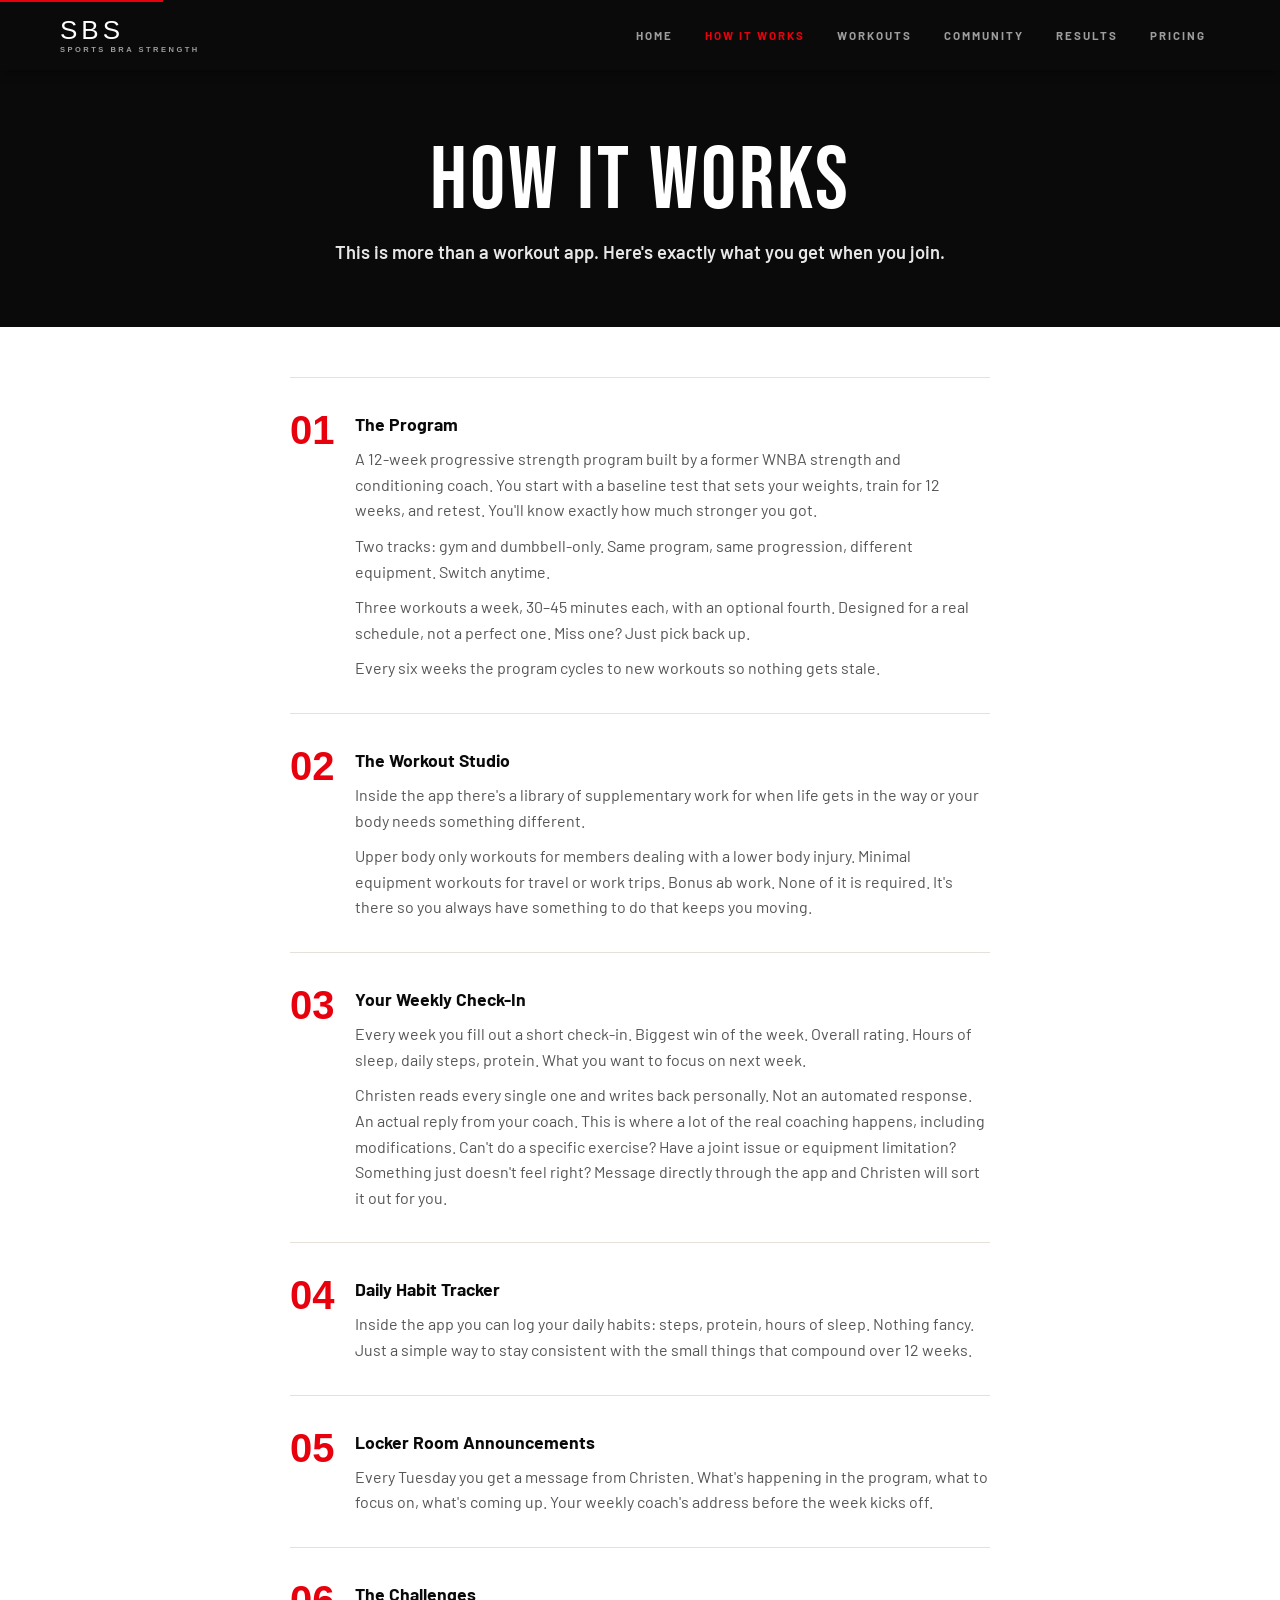
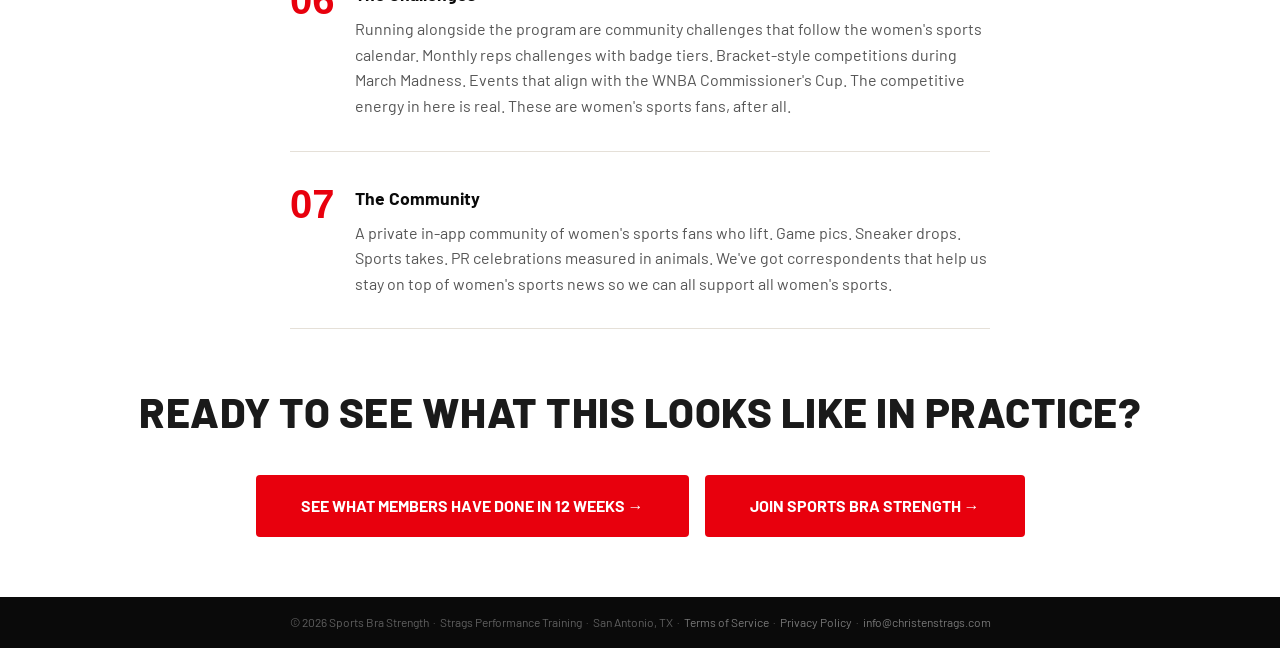
==== commit 7b28e5c0: "Fix inline style colors missed in initial palette sweep Replace remaining #800020/#DAA520/#1e3a5f/#1" ====
--- a/about.html
+++ b/about.html
@@ -190,7 +190,7 @@
 });
 </script>
 
-<div style="background:#1a1a1a;text-align:center;padding:16px 48px;font-size:12px;color:rgba(255,255,255,0.35);">
+<div style="background:#0a0a0a;text-align:center;padding:16px 48px;font-size:12px;color:rgba(255,255,255,0.35);">
   <p>© 2026 Sports Bra Strength &nbsp;·&nbsp; Strags Performance Training &nbsp;·&nbsp; San Antonio, TX &nbsp;·&nbsp; <a href="terms.html" style="color:rgba(255,255,255,0.45);text-decoration:none;">Terms of Service</a> &nbsp;·&nbsp; <a href="privacy.html" style="color:rgba(255,255,255,0.45);text-decoration:none;">Privacy Policy</a> &nbsp;·&nbsp; <a href="mailto:info@christenstrags.com" style="color:rgba(255,255,255,0.45);text-decoration:none;">info@christenstrags.com</a></p>
 </div>
 
